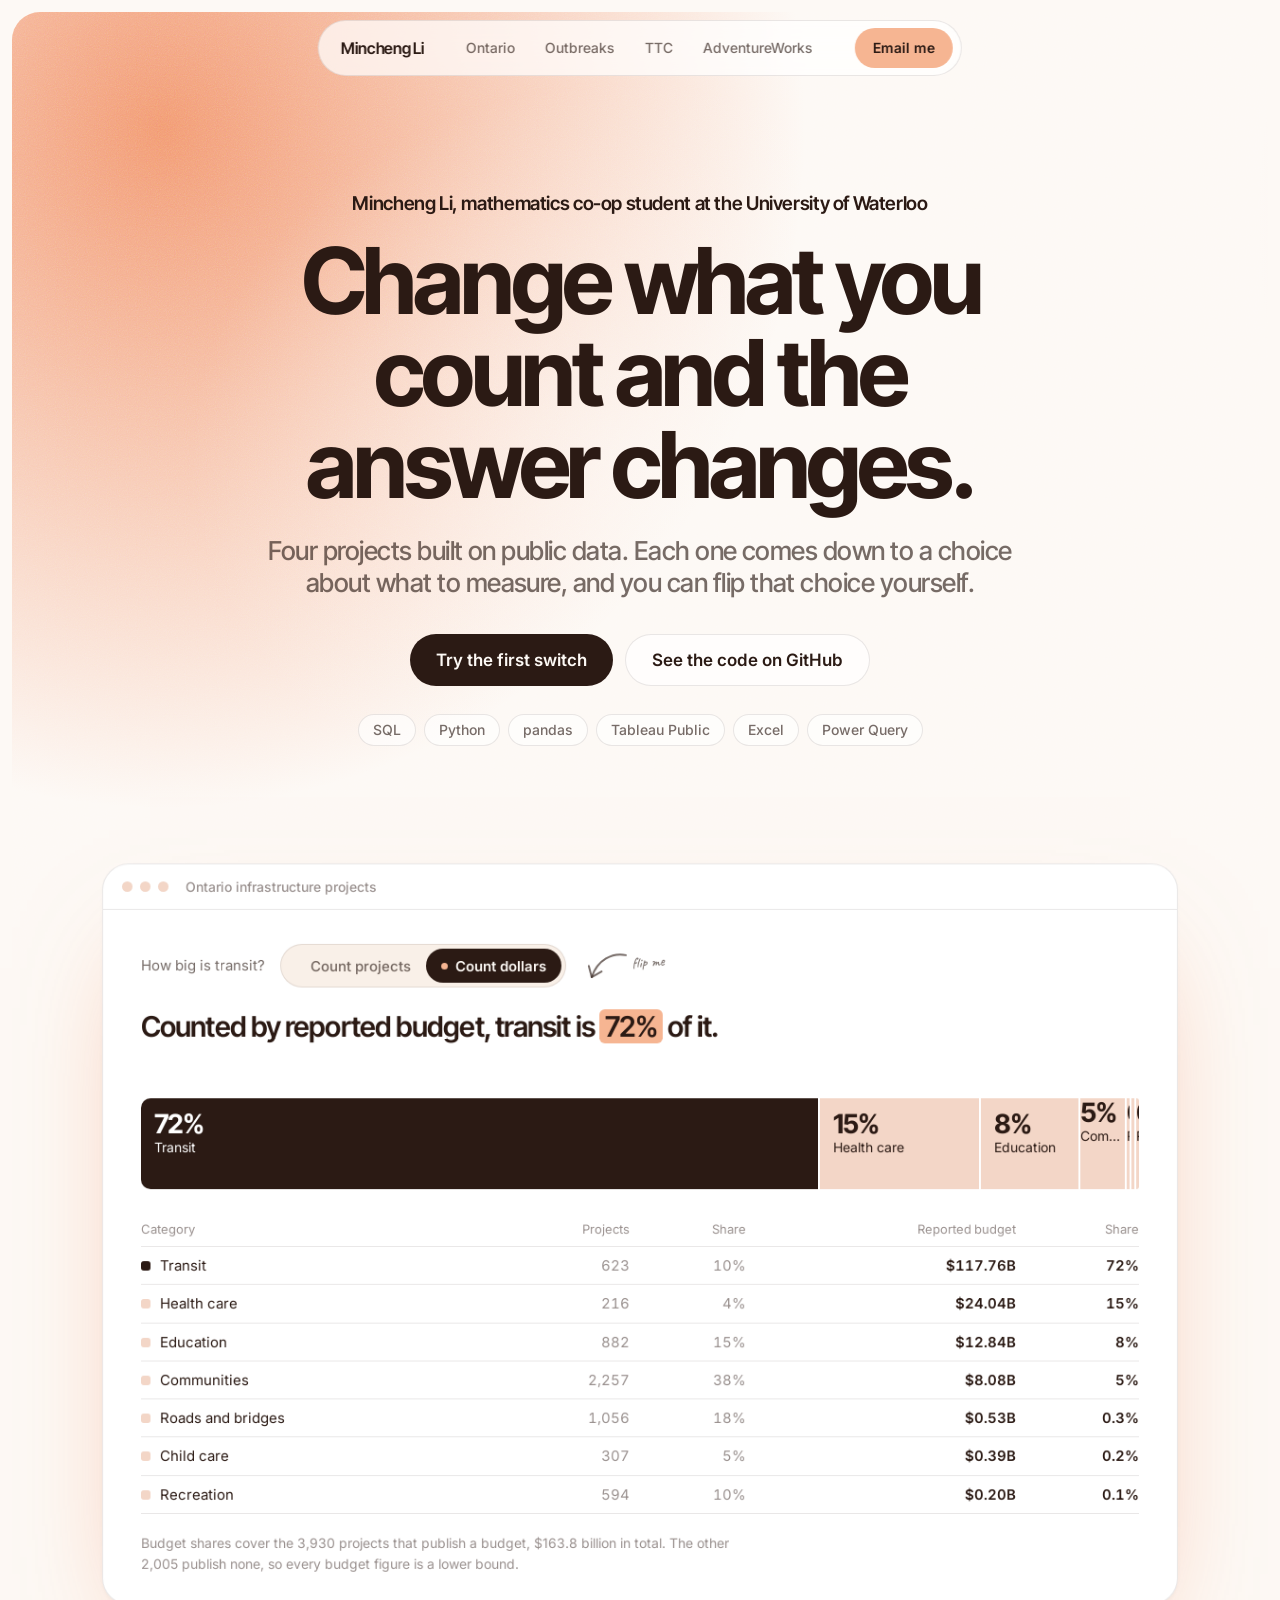
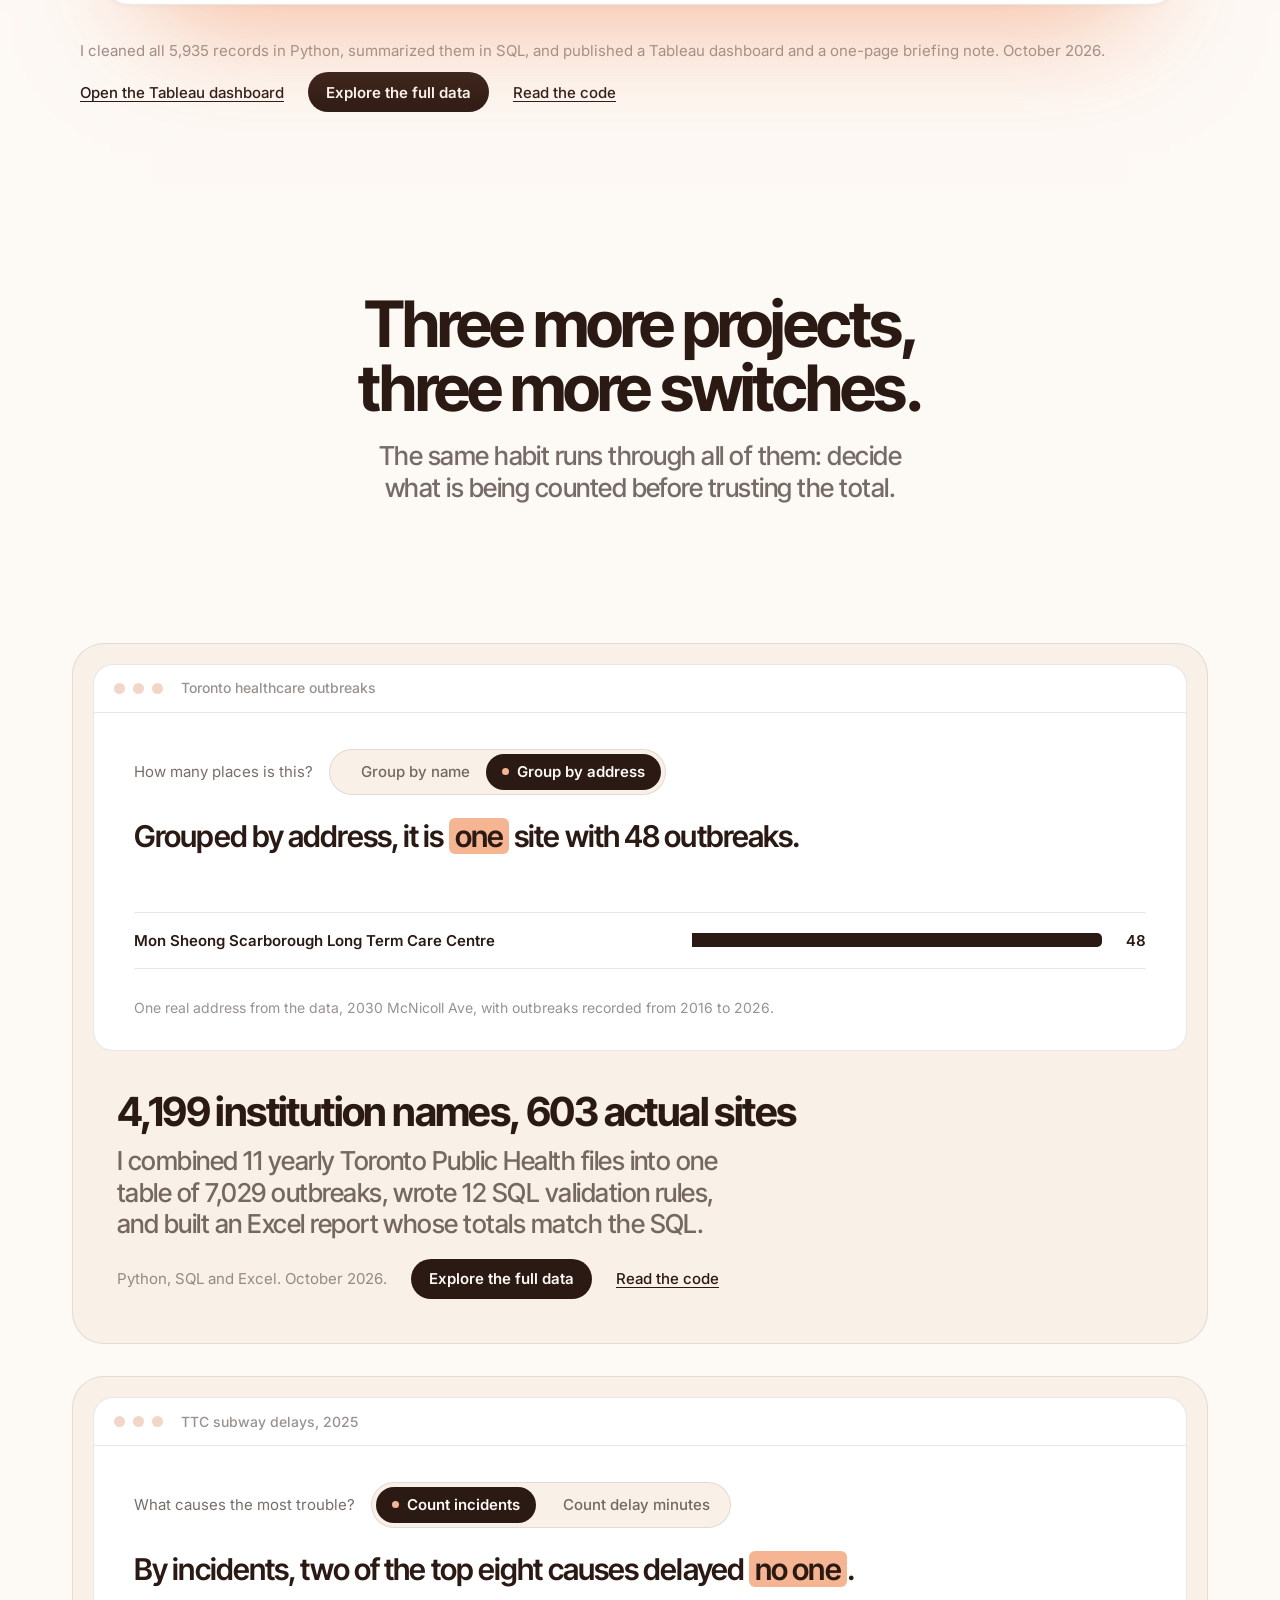
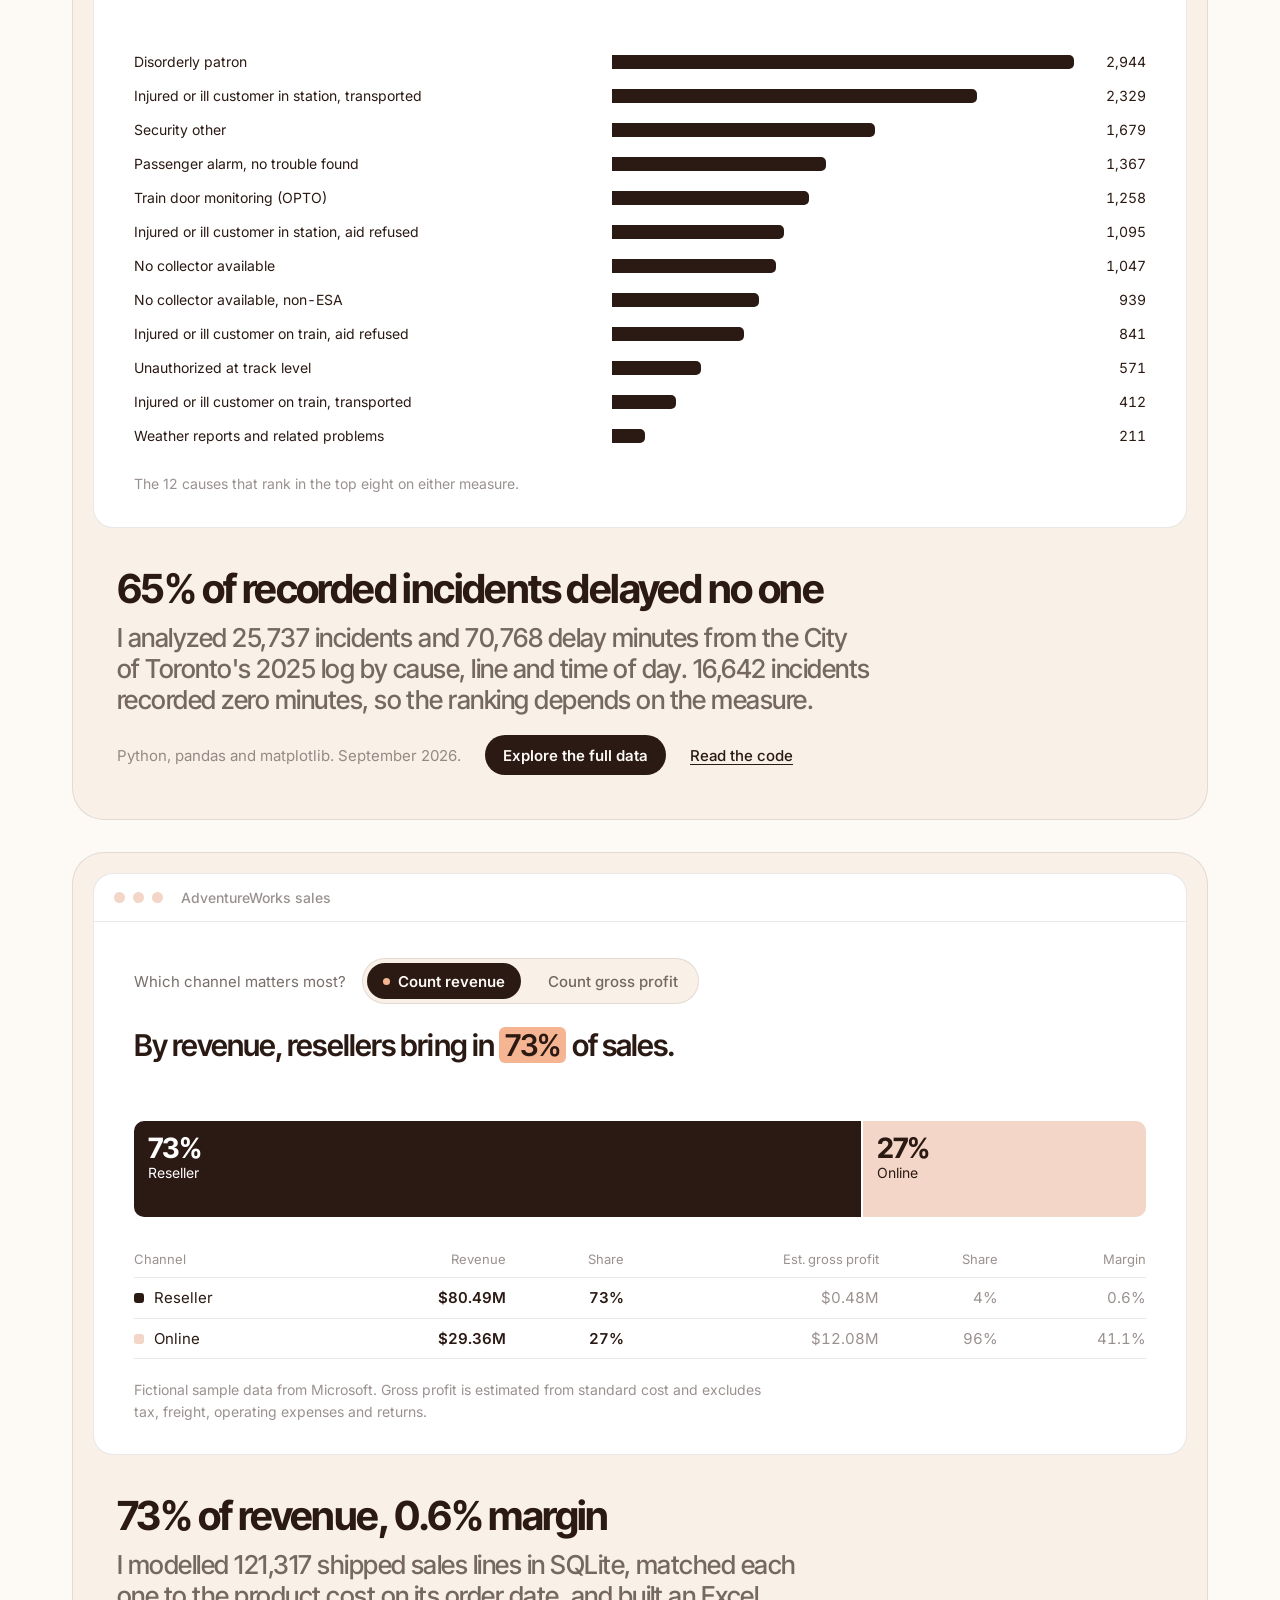
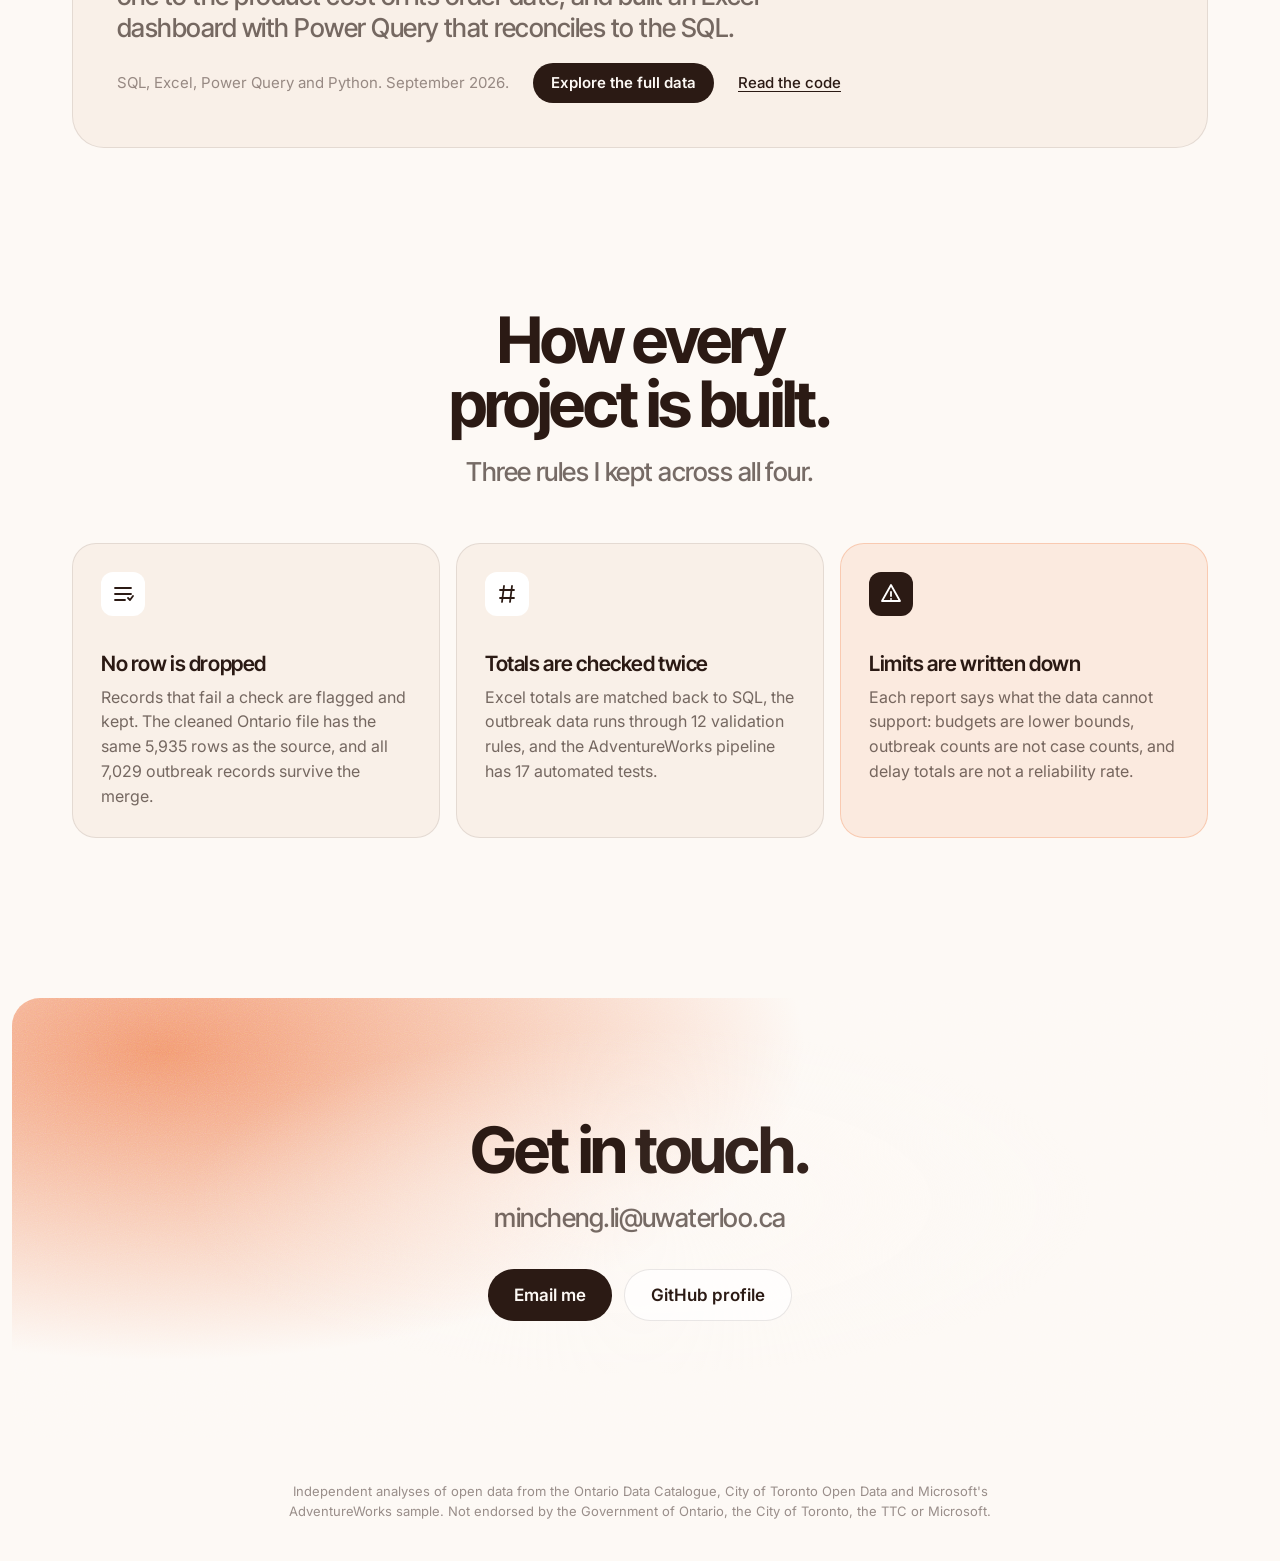
==== index.html @ 79acc9a5 "Publish data portfolio site Co-Authored-By: Claude Opus 5.5 <noreply@anthropic.com>" ====
<!doctype html>
<html lang="en">
<head>
<meta charset="utf-8">
<meta name="viewport" content="width=device-width, initial-scale=1">
<title>Mincheng Li | Data projects</title>
<meta name="description" content="Four public-data projects by Mincheng Li. Each one turns on a choice about what to measure.">
<script>document.documentElement.classList.add('js')</script>
<link rel="preconnect" href="https://fonts.googleapis.com">
<link rel="preconnect" href="https://fonts.gstatic.com" crossorigin>
<link href="https://fonts.googleapis.com/css2?family=Inter+Tight:wght@500;600;700&family=Inter:wght@400;500;600&family=Caveat:wght@500&display=swap" rel="stylesheet">
<style>
:root {
  color-scheme: light;
  --page: #fdf9f5;      --page-rgb: 253, 249, 245;
  --surface: #ffffff;   --surface-rgb: 255, 255, 255;
  --card: #f9f0e8;      --card-rgb: 249, 240, 232;
  --ink: #2b1a14;       --ink-rgb: 43, 26, 20;
  --ink-2: rgba(43, 26, 20, .64);
  --ink-3: rgba(43, 26, 20, .48);
  --line: rgba(43, 26, 20, .10);
  --mute: #f3d6c7;
  --key: #2b1a14;       --on-key: #ffffff;
  --peach: #f9d5c5;     --peach-rgb: 249, 213, 197;
  --pink: #f7c3ce;      --pink-rgb: 247, 195, 206;
  --apricot: #f6b592;   --apricot-rgb: 246, 181, 146;
  --ember: #f2946a;     --ember-rgb: 242, 148, 106;
  --sky: #b8cdf2;       --sky-rgb: 184, 205, 242;
  --amber: #d9622f;     --amber-rgb: 217, 98, 47;
  --display: "Inter Tight", "Helvetica Neue", Arial, sans-serif;
  --text: "Inter", -apple-system, BlinkMacSystemFont, "Segoe UI", Roboto, sans-serif;
  --hand: "Caveat", "Bradley Hand", cursive;
  --ease: cubic-bezier(.2, .7, .2, 1);
  --morph: cubic-bezier(.6, 0, .2, 1);
}
* { box-sizing: border-box; }
html { -webkit-text-size-adjust: 100%; scroll-behavior: smooth; scroll-padding-top: 96px; }
body { margin: 0; background: var(--page); color: var(--ink); font: 17px/1.55 var(--text); overflow-x: hidden; }
a { color: inherit; text-decoration-thickness: 1px; text-underline-offset: 3px; }
a:hover { text-decoration-thickness: 2px; }
:focus-visible { outline: 3px solid var(--amber); outline-offset: 3px; border-radius: 6px; }
.num { font-variant-numeric: tabular-nums; }
.wrap { max-width: 1200px; margin: 0 auto; padding: 0 32px; }
mark { background: var(--apricot); color: var(--ink); padding: 0 .2em; border-radius: 6px; }

/* Nav */
.nav {
  position: fixed; z-index: 20; top: 20px; left: 50%; transform: translateX(-50%);
  display: flex; align-items: center; gap: 28px; height: 56px; padding: 0 8px 0 22px; border-radius: 999px;
  background: rgba(var(--surface-rgb), .72); border: 1px solid var(--line);
  -webkit-backdrop-filter: blur(12px); backdrop-filter: blur(12px);
  font-size: 14px; font-weight: 500; white-space: nowrap; transition: box-shadow .3s, background-color .3s;
}
.nav.scrolled { background: rgba(var(--surface-rgb), .9); box-shadow: 0 16px 32px -16px rgba(var(--ink-rgb), .28); }
.nav strong { font: 600 16px var(--display); letter-spacing: -.02em; }
.nav a { text-decoration: none; color: var(--ink-2); transition: color .2s; }
.nav a:hover { color: var(--ink); }
.nav .links { display: flex; gap: 2px; }
.nav .links a { height: 40px; padding: 0 14px; border-radius: 999px; display: inline-flex; align-items: center; transition: color .2s, background-color .3s; }
.nav .links a.on, .nav .links a.on:hover { background: var(--ink); color: var(--page); font-weight: 600; }
.nav a.pill { background: var(--apricot); color: var(--ink); height: 40px; padding: 0 18px; border-radius: 999px; display: inline-flex; align-items: center; font-weight: 600; transition: background-color .2s; }
.nav a.pill:hover { background: var(--ember); color: var(--ink); }

/* Buttons and chips */
.btn {
  display: inline-flex; align-items: center; height: 52px; padding: 0 26px; border-radius: 999px;
  font: 600 17px var(--text); text-decoration: none; transition: transform .25s var(--ease), box-shadow .25s var(--ease), background-color .2s;
}
.btn.primary { background: var(--ink); color: var(--page); }
.btn.primary:hover { transform: translateY(-2px); box-shadow: 0 18px 30px -14px rgba(var(--apricot-rgb), .8); }
.btn.ghost { background: rgba(var(--surface-rgb), .7); color: var(--ink); border: 1px solid var(--line); }
.btn.ghost:hover { transform: translateY(-2px); background: var(--surface); box-shadow: 0 14px 26px -16px rgba(var(--ink-rgb), .35); }
.btn:active { transform: scale(.98); }
.chips { display: flex; flex-wrap: wrap; justify-content: center; gap: 8px; list-style: none; margin: 0; padding: 0; }
.chips li { height: 32px; padding: 0 14px; border-radius: 999px; display: inline-flex; align-items: center; font-size: 14px; font-weight: 500; color: var(--ink-2); background: rgba(var(--surface-rgb), .6); border: 1px solid var(--line); }

/* Hero */
.hero { position: relative; margin: 12px; border-radius: 28px; overflow: hidden; padding: 180px 24px 240px; text-align: center; isolation: isolate; }
.wash, .wash::after { position: absolute; inset: 0; z-index: -1; }
.wash {
  background:
    radial-gradient(46% 50% at 50% 46%, rgba(var(--page-rgb), .7), transparent 78%),
    radial-gradient(55% 75% at 8% 8%, rgba(var(--ember-rgb), .95), transparent 62%),
    radial-gradient(45% 65% at 94% 14%, rgba(var(--pink-rgb), .8), transparent 62%),
    radial-gradient(40% 55% at 88% 100%, rgba(var(--sky-rgb), .5), transparent 62%),
    radial-gradient(60% 55% at 22% 104%, rgba(var(--apricot-rgb), .9), transparent 62%),
    var(--page);
  background-size: 100% 100%, 150% 150%, 150% 150%, 150% 150%, 150% 150%, auto;
  animation: drift 40s ease-in-out infinite alternate;
}
.wash::after { content: ""; opacity: .3; mix-blend-mode: overlay; background-image: url("data:image/svg+xml,%3Csvg xmlns='http://www.w3.org/2000/svg' width='160' height='160'%3E%3Cfilter id='n'%3E%3CfeTurbulence type='fractalNoise' baseFrequency='.9' numOctaves='2' stitchTiles='stitch'/%3E%3C/filter%3E%3Crect width='100%25' height='100%25' filter='url(%23n)'/%3E%3C/svg%3E"); }
@keyframes drift {
  from { background-position: 0 0, 0% 0%, 100% 0%, 100% 100%, 0% 100%, 0 0; }
  to { background-position: 0 0, 40% 30%, 60% 40%, 70% 60%, 30% 70%, 0 0; }
}
.hero .who { font: 600 19px var(--display); letter-spacing: -.02em; margin: 0 0 20px; }
.hero h1 { font: 700 clamp(44px, 7.2vw, 96px)/1 var(--display); letter-spacing: -.045em; margin: 0 auto 24px; max-width: 12ch; text-wrap: balance; }
.lead { font: 500 clamp(19px, 2.1vw, 26px)/1.2 var(--display); letter-spacing: -.02em; color: var(--ink-2); max-width: 30em; margin: 0 auto; text-wrap: balance; }
.hero .cta { display: flex; flex-wrap: wrap; justify-content: center; gap: 12px; margin: 36px 0 28px; }

/* Window */
.window { background: var(--surface); border: 1px solid var(--line); border-radius: 28px; box-shadow: 0 60px 120px -50px rgba(var(--ember-rgb), .7), 0 2px 6px rgba(var(--ink-rgb), .04); text-align: left; overflow: hidden; }
.window .bar { display: flex; align-items: center; gap: 8px; height: 48px; padding: 0 20px; border-bottom: 1px solid var(--line); font-size: 14px; font-weight: 500; color: var(--ink-3); }
.window .bar i { width: 11px; height: 11px; border-radius: 50%; background: var(--mute); }
.window .bar span { margin-left: 10px; }
.window .body { padding: 36px 40px 32px; }
.hero-window { position: relative; z-index: 2; margin-top: -170px; transform-origin: 50% 0; will-change: transform; }

.ask { position: relative; display: flex; flex-wrap: wrap; align-items: center; gap: 12px 16px; margin-bottom: 24px; }
.ask > span { font-size: 15px; color: var(--ink-2); }
.switch { display: inline-flex; padding: 4px; border-radius: 999px; background: var(--card); border: 1px solid var(--line); }
.switch button { font: 500 15px/1 var(--text); color: var(--ink-2); background: none; border: 0; border-radius: 999px; height: 36px; min-height: 36px; padding: 0 16px; cursor: pointer; display: inline-flex; align-items: center; gap: 8px; transition: background-color .3s, color .3s; }
.switch button::before { content: ""; width: 7px; height: 7px; border-radius: 50%; background: var(--amber); transform: scale(0); transition: transform .3s var(--ease); margin-left: -4px; }
.switch button:hover { color: var(--ink); }
.switch button[aria-pressed="true"] { background: var(--ink); color: var(--page); font-weight: 600; }
.switch button[aria-pressed="true"]::before { transform: scale(1); background: var(--apricot); margin-left: 0; }
.hint { margin-left: 4px; font: 500 24px/1 var(--hand); color: var(--amber); transform: rotate(-5deg); pointer-events: none; white-space: nowrap; }
.hint svg { display: inline-block; vertical-align: -14px; margin-right: 4px; }
.says { font: 600 clamp(21px, 2.4vw, 30px)/1.15 var(--display); letter-spacing: -.03em; margin: 0 0 24px; min-height: 2.3em; max-width: 26em; }
.foot { font-size: 14px; color: var(--ink-3); margin: 20px 0 0; max-width: 72ch; }

/* Strip */
.strip { display: flex; gap: 2px; height: 96px; }
.seg { flex: 1 0 0; min-width: 3px; background: var(--mute); overflow: hidden; white-space: nowrap; padding: 12px 14px; font-size: 14px; line-height: 1.3; transition: flex-grow .7s var(--morph); }
.seg:first-child { border-radius: 10px 0 0 10px; } .seg:last-child { border-radius: 0 10px 10px 0; }
.seg.key { background: var(--key); color: var(--on-key); }
.seg b { display: block; font: 700 28px/1.1 var(--display); letter-spacing: -.03em; }
.seg span { display: block; overflow: hidden; text-overflow: ellipsis; }
.seg.tight { padding: 0; } .seg.tight > * { visibility: hidden; }

table.vals { width: 100%; border-collapse: collapse; margin-top: 24px; font-size: 15px; }
.vals th, .vals td { text-align: right; padding: 8px 0 8px 16px; border-bottom: 1px solid var(--line); font-weight: 400; }
.vals th:first-child, .vals td:first-child { text-align: left; padding-left: 0; }
.vals thead th { font-size: 13px; color: var(--ink-3); }
.vals td { color: var(--ink-3); transition: color .3s; }
.vals td:first-child { color: var(--ink); }
.vals i { display: inline-block; width: 10px; height: 10px; border-radius: 3px; background: var(--mute); margin-right: 10px; }
.vals i.key { background: var(--key); }
[data-m="a"] .vals .a, [data-m="b"] .vals .b { color: var(--ink); font-weight: 600; }

/* Ranked bars */
.rank { position: relative; --row: 34px; }
.rank .r { position: absolute; left: 0; right: 0; top: 0; height: var(--row); display: grid; grid-template-columns: minmax(0, 46%) minmax(0, 1fr) 60px; gap: 12px; align-items: center; font-size: 14px; transition: transform .7s var(--morph); }
.rank .l, .names .l { white-space: nowrap; overflow: hidden; text-overflow: ellipsis; }
.rank .t, .names .t { height: 14px; }
.bar-fill { height: 100%; min-width: 2px; background: var(--key); border-radius: 0 5px 5px 0; transition: width .7s var(--morph); }
.rank .v, .names .v { text-align: right; }

/* Names */
.names { list-style: none; margin: 0; padding: 0; border-top: 1px solid var(--line); }
.names li { display: grid; grid-template-columns: minmax(0, 54%) minmax(0, 1fr) 32px; gap: 12px; align-items: center; font-size: 15px; height: 36px; border-bottom: 1px solid var(--line); overflow: hidden; transition: height .6s var(--morph), opacity .4s, border-color .4s; }
[data-m="b"] .names li:not(:first-child) { height: 0; opacity: 0; border-color: transparent; }
[data-m="b"] .names li:first-child { height: 56px; font-weight: 600; }

/* Sections */
.statement { padding: 180px 0 140px; text-align: center; }
h2.big { font: 700 clamp(34px, 5vw, 64px)/1 var(--display); letter-spacing: -.045em; margin: 0 auto 20px; max-width: 16ch; text-wrap: balance; }
.statement h2.big { max-width: 18ch; }
.features { display: grid; gap: 32px; }
.feature { position: relative; background: var(--card); border: 1px solid var(--line); border-radius: 32px; padding: 20px 20px 44px; overflow: hidden; scroll-margin-top: 96px; }
.feature::before { content: ""; position: absolute; inset: 0; pointer-events: none; opacity: 0; transition: opacity .4s; background: radial-gradient(520px circle at var(--mx, 50%) var(--my, 0%), rgba(var(--apricot-rgb), .38), transparent 65%); }
.feature:hover::before { opacity: 1; }
.feature .window { position: relative; box-shadow: none; border-radius: 20px; }
.feature .text { position: relative; padding: 40px 24px 0; max-width: 860px; }
.feature h3 { font: 700 clamp(26px, 3.2vw, 40px)/1.05 var(--display); letter-spacing: -.04em; margin: 0 0 12px; }
.feature .lead { margin: 0 0 20px; text-align: left; max-width: none; }
.meta { display: flex; flex-wrap: wrap; align-items: center; gap: 10px 24px; font-size: 15px; color: var(--ink-3); margin: 0; }
.meta a { color: var(--ink); font-weight: 500; }
.meta a.go { text-decoration: none; background: var(--ink); color: var(--page); height: 40px; padding: 0 18px; border-radius: 999px; display: inline-flex; align-items: center; font-weight: 600; transition: transform .25s var(--ease), box-shadow .25s var(--ease); }
.meta a.go:hover { transform: translateY(-2px); box-shadow: 0 14px 26px -14px rgba(var(--apricot-rgb), .9); }
.under { padding: 28px 8px 0; text-align: left; }
.under .meta { margin-top: 0; }

.method { padding: 160px 0 0; text-align: center; }
.method .lead { margin-bottom: 56px; }
.tiles { display: grid; grid-template-columns: repeat(3, minmax(0, 1fr)); gap: 16px; text-align: left; }
.tile { background: var(--card); border: 1px solid var(--line); border-radius: 24px; padding: 28px; }
.tile:last-child { background: rgba(var(--apricot-rgb), .22); border-color: rgba(var(--apricot-rgb), .6); }
.tile svg { width: 44px; height: 44px; padding: 10px; border-radius: 12px; background: var(--surface); margin-bottom: 28px; }
.tile:last-child svg { background: var(--key); color: var(--on-key); }
.tile h3 { font: 600 21px/1.2 var(--display); letter-spacing: -.02em; margin: 0 0 8px; }
.tile p { margin: 0; color: var(--ink-2); font-size: 16px; }

.contact { position: relative; margin: 160px 12px 12px; border-radius: 28px; overflow: hidden; padding: 120px 24px; text-align: center; isolation: isolate; }
.contact .cta { display: flex; flex-wrap: wrap; justify-content: center; gap: 12px; margin-top: 36px; }
footer { padding: 28px 32px 40px; text-align: center; font-size: 13px; color: var(--ink-3); max-width: 780px; margin: 0 auto; }

.toast { position: fixed; z-index: 40; left: 50%; bottom: 28px; transform: translate(-50%, 20px); opacity: 0; pointer-events: none; background: var(--ink); color: var(--page); font-size: 15px; font-weight: 500; padding: 12px 18px; border-radius: 999px; box-shadow: 0 18px 36px -16px rgba(var(--ink-rgb), .5); transition: opacity .3s, transform .3s var(--ease); max-width: calc(100vw - 32px); text-align: center; }
.toast.show { opacity: 1; transform: translate(-50%, 0); }
#tip { position: fixed; z-index: 30; pointer-events: none; opacity: 0; background: var(--ink); color: var(--page); font-size: 13px; font-weight: 500; line-height: 1.4; padding: 7px 10px; border-radius: 8px; max-width: 280px; transition: opacity .1s; }
[data-tip] { cursor: default; }

/* Motion */
.js .rise .w { display: inline-block; opacity: 0; transform: translateY(.5em); animation: rise .8s var(--ease) forwards; animation-delay: calc(var(--i) * 60ms + 120ms); }
@keyframes rise { to { opacity: 1; transform: none; } }
.js .fade-in { opacity: 0; animation: rise .8s var(--ease) .7s forwards; }
.js .rv { opacity: 0; transform: translateY(24px); transition: opacity .8s var(--ease), transform .8s var(--ease); transition-delay: calc(var(--d, 0) * 90ms); }
.js .rv.in { opacity: 1; transform: none; }
.js [data-words] .w { opacity: .15; transition: opacity .25s linear; }

@media (max-width: 1023px) {
  .tiles { grid-template-columns: minmax(0, 1fr); }
  .nav { gap: 12px; padding-left: 18px; }
  .nav .links a { padding: 0 11px; }
  .hint { display: none; }
  .statement { padding: 120px 0 96px; } .method { padding-top: 96px; } .contact { margin-top: 96px; }
}
@media (max-width: 639px) {
  body { font-size: 16px; }
  .wrap { padding: 0 16px; }
  .nav { gap: 6px; top: 12px; padding: 0 6px; max-width: calc(100vw - 16px); font-size: 13px; }
  .nav strong { display: none; }
  .nav .links { min-width: 0; overflow-x: auto; scrollbar-width: none; } .nav .links::-webkit-scrollbar { display: none; }
  .nav .links a { padding: 0 10px; flex: none; }
  .nav a.pill { padding: 0 14px; flex: none; }
  .hero { margin: 8px; padding: 132px 16px 200px; border-radius: 20px; }
  .hero-window { margin-top: -150px; }
  .window { border-radius: 20px; } .window .body { padding: 24px 18px; }
  .strip { height: 76px; } .seg { padding: 8px 10px; } .seg b { font-size: 22px; }
  .vals { font-size: 14px; } .vals th, .vals td { padding-left: 10px; }
  .vals .opt { display: none; }
  .rank { --row: 52px; }
  .rank .r { grid-template-columns: minmax(0, 1fr) 60px; gap: 2px 12px; align-content: center; }
  .rank .l { grid-column: 1 / -1; }
  .names li { grid-template-columns: minmax(0, 1fr) 56px 28px; }
  .feature { border-radius: 24px; padding: 8px 8px 32px; } .feature .text { padding: 28px 12px 0; }
  .switch button { height: 44px; min-height: 44px; padding: 0 14px; }
  .contact { margin: 96px 8px 8px; padding: 88px 16px; border-radius: 20px; }
}
@media (prefers-reduced-motion: reduce) {
  html { scroll-behavior: auto; }
  *, *::before, *::after { animation: none !important; transition: none !important; }
  .js .rise .w, .js .fade-in, .js .rv, .js [data-words] .w { opacity: 1; transform: none; }
  .hero-window { transform: none !important; }
}
</style>
</head>
<body>

<nav class="nav" aria-label="Main">
  <strong>Mincheng Li</strong>
  <span class="links">
    <a href="#ontario">Ontario</a>
    <a href="#outbreaks">Outbreaks</a>
    <a href="#ttc">TTC</a>
    <a href="#adventureworks">AdventureWorks</a>
  </span>
  <a class="pill" href="mailto:mincheng.li@uwaterloo.ca">Email me</a>
</nav>

<main>
  <header class="hero">
    <div class="wash" aria-hidden="true"></div>
    <p class="who fade-in">Mincheng Li, mathematics co-op student at the University of Waterloo</p>
    <h1 class="rise" data-split>Change what you count and the answer changes.</h1>
    <p class="lead fade-in">Four projects built on public data. Each one comes down to a choice about what to measure, and you can flip that choice yourself.</p>
    <div class="cta fade-in">
      <a class="btn primary" href="#ontario">Try the first switch</a>
      <a class="btn ghost" href="https://github.com/Min-star-code">See the code on GitHub</a>
    </div>
    <ul class="chips fade-in" aria-label="Tools used">
      <li>SQL</li><li>Python</li><li>pandas</li><li>Tableau Public</li><li>Excel</li><li>Power Query</li>
    </ul>
  </header>

  <div class="wrap">
    <!-- Ontario -->
    <section id="ontario">
      <figure class="window hero-window demo" data-demo="ontario" data-m="a" style="margin-left:0;margin-right:0;margin-bottom:0">
        <div class="bar" aria-hidden="true"><i></i><i></i><i></i><span>Ontario infrastructure projects</span></div>
        <div class="body">
          <div class="ask"><span>How big is transit?</span>
            <div class="switch" role="group" aria-label="Measure">
              <button data-m="a" aria-pressed="true">Count projects</button>
              <button data-m="b" aria-pressed="false">Count dollars</button>
            </div>
            <span class="hint" aria-hidden="true"><svg width="46" height="34" viewBox="0 0 46 34" fill="none" stroke="currentColor" stroke-width="2" stroke-linecap="round" stroke-linejoin="round"><path d="M44 6C30 2 14 8 6 26"/><path d="M4 14l2 12 11-5"/></svg>flip me</span>
          </div>
          <p class="says" aria-live="polite"></p>
          <div class="strip num"></div>
          <table class="vals num">
            <thead><tr><th scope="col">Category</th><th scope="col">Projects</th><th scope="col" class="opt">Share</th><th scope="col">Reported budget</th><th scope="col" class="opt">Share</th></tr></thead>
            <tbody></tbody>
          </table>
          <figcaption class="foot">Budget shares cover the 3,930 projects that publish a budget, $163.8 billion in total. The other 2,005 publish none, so every budget figure is a lower bound.</figcaption>
        </div>
      </figure>
      <div class="under rv">
        <p class="meta"><span>I cleaned all 5,935 records in Python, summarized them in SQL, and published a Tableau dashboard and a one-page briefing note. October 2026.</span>
          <a href="https://public.tableau.com/app/profile/mincheng.li/viz/OntarioBuildsInfrastructureProjects">Open the Tableau dashboard</a>
          <a class="go" href="projects/ontario.html">Explore the full data</a>
          <a href="https://github.com/Min-star-code/ontario-infrastructure-analysis">Read the code</a></p>
      </div>
    </section>

    <section class="statement">
      <h2 class="big" data-split data-words>Three more projects, three more switches.</h2>
      <p class="lead rv">The same habit runs through all of them: decide what is being counted before trusting the total.</p>
    </section>

    <div class="features">
      <!-- Outbreaks -->
      <section class="feature rv" id="outbreaks">
        <figure class="window demo" data-demo="outbreaks" data-m="a" style="margin:0">
          <div class="bar" aria-hidden="true"><i></i><i></i><i></i><span>Toronto healthcare outbreaks</span></div>
          <div class="body">
            <div class="ask"><span>How many places is this?</span>
              <div class="switch" role="group" aria-label="Grouping">
                <button data-m="a" aria-pressed="true">Group by name</button>
                <button data-m="b" aria-pressed="false">Group by address</button>
              </div>
            </div>
            <p class="says" aria-live="polite"></p>
            <ul class="names num"></ul>
            <figcaption class="foot">One real address from the data, 2030 McNicoll Ave, with outbreaks recorded from 2016 to 2026.</figcaption>
          </div>
        </figure>
        <div class="text">
          <h3>4,199 institution names, 603 actual sites</h3>
          <p class="lead">I combined 11 yearly Toronto Public Health files into one table of 7,029 outbreaks, wrote 12 SQL validation rules, and built an Excel report whose totals match the SQL.</p>
          <p class="meta"><span>Python, SQL and Excel. October 2026.</span><a class="go" href="projects/outbreaks.html">Explore the full data</a>
          <a href="https://github.com/Min-star-code/toronto-outbreak-data-quality">Read the code</a></p>
        </div>
      </section>

      <!-- TTC -->
      <section class="feature rv" id="ttc">
        <figure class="window demo" data-demo="ttc" data-m="a" style="margin:0">
          <div class="bar" aria-hidden="true"><i></i><i></i><i></i><span>TTC subway delays, 2025</span></div>
          <div class="body">
            <div class="ask"><span>What causes the most trouble?</span>
              <div class="switch" role="group" aria-label="Measure">
                <button data-m="a" aria-pressed="true">Count incidents</button>
                <button data-m="b" aria-pressed="false">Count delay minutes</button>
              </div>
            </div>
            <p class="says" aria-live="polite"></p>
            <div class="rank num"></div>
            <figcaption class="foot">The 12 causes that rank in the top eight on either measure.</figcaption>
          </div>
        </figure>
        <div class="text">
          <h3>65% of recorded incidents delayed no one</h3>
          <p class="lead">I analyzed 25,737 incidents and 70,768 delay minutes from the City of Toronto's 2025 log by cause, line and time of day. 16,642 incidents recorded zero minutes, so the ranking depends on the measure.</p>
          <p class="meta"><span>Python, pandas and matplotlib. September 2026.</span><a class="go" href="projects/ttc.html">Explore the full data</a>
          <a href="https://github.com/Min-star-code/ttc-subway-delay-analysis">Read the code</a></p>
        </div>
      </section>

      <!-- AdventureWorks -->
      <section class="feature rv" id="adventureworks">
        <figure class="window demo" data-demo="aw" data-m="a" style="margin:0">
          <div class="bar" aria-hidden="true"><i></i><i></i><i></i><span>AdventureWorks sales</span></div>
          <div class="body">
            <div class="ask"><span>Which channel matters most?</span>
              <div class="switch" role="group" aria-label="Measure">
                <button data-m="a" aria-pressed="true">Count revenue</button>
                <button data-m="b" aria-pressed="false">Count gross profit</button>
              </div>
            </div>
            <p class="says" aria-live="polite"></p>
            <div class="strip num"></div>
            <table class="vals num">
              <thead><tr><th scope="col">Channel</th><th scope="col">Revenue</th><th scope="col" class="opt">Share</th><th scope="col">Est. gross profit</th><th scope="col" class="opt">Share</th><th scope="col">Margin</th></tr></thead>
              <tbody></tbody>
            </table>
            <figcaption class="foot">Fictional sample data from Microsoft. Gross profit is estimated from standard cost and excludes tax, freight, operating expenses and returns.</figcaption>
          </div>
        </figure>
        <div class="text">
          <h3>73% of revenue, 0.6% margin</h3>
          <p class="lead">I modelled 121,317 shipped sales lines in SQLite, matched each one to the product cost on its order date, and built an Excel dashboard with Power Query that reconciles to the SQL.</p>
          <p class="meta"><span>SQL, Excel, Power Query and Python. September 2026.</span><a class="go" href="projects/adventureworks.html">Explore the full data</a>
          <a href="https://github.com/Min-star-code/adventureworks-sales-analysis">Read the code</a></p>
        </div>
      </section>
    </div>

    <section class="method">
      <h2 class="big" data-split data-words>How every project is built.</h2>
      <p class="lead rv">Three rules I kept across all four.</p>
      <div class="tiles">
        <article class="tile rv" style="--d:0">
          <svg viewBox="0 0 24 24" fill="none" stroke="currentColor" stroke-width="1.8" stroke-linecap="round" stroke-linejoin="round" aria-hidden="true"><path d="M4 6h16M4 12h16M4 18h10"/><path d="M17 16l2 2 3-4"/></svg>
          <h3>No row is dropped</h3>
          <p>Records that fail a check are flagged and kept. The cleaned Ontario file has the same 5,935 rows as the source, and all 7,029 outbreak records survive the merge.</p>
        </article>
        <article class="tile rv" style="--d:1">
          <svg viewBox="0 0 24 24" fill="none" stroke="currentColor" stroke-width="1.8" stroke-linecap="round" stroke-linejoin="round" aria-hidden="true"><path d="M5 8h14M5 16h14"/><path d="M9 4l-2 16M17 4l-2 16"/></svg>
          <h3>Totals are checked twice</h3>
          <p>Excel totals are matched back to SQL, the outbreak data runs through 12 validation rules, and the AdventureWorks pipeline has 17 automated tests.</p>
        </article>
        <article class="tile rv" style="--d:2">
          <svg viewBox="0 0 24 24" fill="none" stroke="currentColor" stroke-width="1.8" stroke-linecap="round" stroke-linejoin="round" aria-hidden="true"><path d="M12 3l9 16H3z"/><path d="M12 10v4M12 17h.01"/></svg>
          <h3>Limits are written down</h3>
          <p>Each report says what the data cannot support: budgets are lower bounds, outbreak counts are not case counts, and delay totals are not a reliability rate.</p>
        </article>
      </div>
    </section>
  </div>

  <section class="contact" id="contact">
    <div class="wash" aria-hidden="true"></div>
    <h2 class="big" data-split data-words>Get in touch.</h2>
    <p class="lead rv">mincheng.li@uwaterloo.ca</p>
    <div class="cta rv">
      <a class="btn primary" href="mailto:mincheng.li@uwaterloo.ca">Email me</a>
      <a class="btn ghost" href="https://github.com/Min-star-code">GitHub profile</a>
    </div>
  </section>
</main>

<footer>Independent analyses of open data from the Ontario Data Catalogue, City of Toronto Open Data and Microsoft's AdventureWorks sample. Not endorsed by the Government of Ontario, the City of Toronto, the TTC or Microsoft.</footer>
<div id="tip"></div>

<script>
const $ = (s, el = document) => el.querySelector(s), $$ = (s, el = document) => [...el.querySelectorAll(s)];
const fmt = n => n.toLocaleString('en-CA');
const p1 = x => (x < 0.95 ? x.toFixed(1) : Math.round(x)) + '%';
const calm = matchMedia('(prefers-reduced-motion: reduce)').matches;

/* ---- Proportion strips ---- */
function strip(fig, rows, key, tips) {
  const ta = rows.reduce((s, r) => s + r.a, 0), tb = rows.reduce((s, r) => s + r.b, 0);
  rows.forEach(r => { r.pa = r.a / ta * 100; r.pb = r.b / tb * 100; });
  const el = $('.strip', fig);
  el.innerHTML = rows.map(r => `<div class="seg${r.name === key ? ' key' : ''}"><b></b><span>${r.name}</span></div>`).join('');
  const segs = [...el.children];
  const fit = () => { const m = fig.dataset.m, w = el.clientWidth; segs.forEach((s, i) => s.classList.toggle('tight', rows[i]['p' + m] / 100 * w < 64)); };
  addEventListener('resize', fit);
  return m => {
    segs.forEach((s, i) => { const r = rows[i], p = r['p' + m]; s.style.flexGrow = Math.max(p, .01); s.firstChild.textContent = p1(p); s.dataset.tip = tips(r, m); });
    fit();
  };
}

/* Ontario: reports/q1.csv */
const ont = [['Transit', 623, 117.76], ['Health care', 216, 24.04], ['Education', 882, 12.84], ['Communities', 2257, 8.08],
  ['Roads and bridges', 1056, 0.53], ['Child care', 307, 0.39], ['Recreation', 594, 0.20]].map(([name, a, b]) => ({ name, a, b }));
const figO = $('[data-demo="ontario"]');
const drawO = strip(figO, ont, 'Transit', (r, m) => m === 'a'
  ? `${r.name}: ${fmt(r.a)} of 5,935 projects (${p1(r.pa)})` : `${r.name}: $${r.b.toFixed(2)}B of $163.8B reported (${p1(r.pb)})`);
$('tbody', figO).innerHTML = ont.map(r => `<tr><td><i class="${r.name === 'Transit' ? 'key' : ''}"></i>${r.name}</td>
  <td class="a">${fmt(r.a)}</td><td class="a opt">${p1(r.pa)}</td><td class="b">$${r.b.toFixed(2)}B</td><td class="b opt">${p1(r.pb)}</td></tr>`).join('');

/* AdventureWorks: data/processed/controls.csv ($ millions) */
const aw = [{ name: 'Reseller', a: 80.4877, b: 0.4769, mg: '0.6%' }, { name: 'Online', a: 29.3587, b: 12.0809, mg: '41.1%' }];
const figA = $('[data-demo="aw"]');
const drawA = strip(figA, aw, 'Reseller', (r, m) => m === 'a'
  ? `${r.name}: $${r.a.toFixed(2)}M of $109.85M revenue (${p1(r.pa)})` : `${r.name}: $${r.b.toFixed(2)}M of $12.56M estimated gross profit (${p1(r.pb)})`);
$('tbody', figA).innerHTML = aw.map(r => `<tr><td><i class="${r.name === 'Reseller' ? 'key' : ''}"></i>${r.name}</td>
  <td class="a">$${r.a.toFixed(2)}M</td><td class="a opt">${p1(r.pa)}</td><td class="b">$${r.b.toFixed(2)}M</td><td class="b opt">${p1(r.pb)}</td><td class="b">${r.mg}</td></tr>`).join('');

/* TTC: reports/summary.json by_cause */
const ttc = [['Disorderly patron', 2944, 7646], ['Injured or ill customer in station, transported', 2329, 183],
  ['Security other', 1679, 3418], ['Passenger alarm, no trouble found', 1367, 2955], ['Train door monitoring (OPTO)', 1258, 3406],
  ['Injured or ill customer in station, aid refused', 1095, 155], ['No collector available', 1047, 0], ['No collector available, non-ESA', 939, 0],
  ['Injured or ill customer on train, aid refused', 841, 4797], ['Unauthorized at track level', 571, 3917],
  ['Injured or ill customer on train, transported', 412, 3785], ['Weather reports and related problems', 211, 2745]].map(([name, a, b]) => ({ name, a, b }));
const figT = $('[data-demo="ttc"]'), rank = $('.rank', figT);
rank.innerHTML = ttc.map(r => `<div class="r" data-tip="${r.name}: ${fmt(r.a)} incidents, ${fmt(r.b)} delay minutes"><span class="l">${r.name}</span><span class="t"><div class="bar-fill"></div></span><span class="v"></span></div>`).join('');
const rowsT = [...rank.children];
function drawT(m) {
  const h = parseFloat(getComputedStyle(rank).getPropertyValue('--row')), max = Math.max(...ttc.map(r => r[m]));
  rank.style.height = h * ttc.length + 'px';
  ttc.map((r, i) => i).sort((x, y) => ttc[y][m] - ttc[x][m] || x - y).forEach((i, pos) => {
    rowsT[i].style.transform = `translateY(${pos * h}px)`;
    $('.bar-fill', rowsT[i]).style.width = ttc[i][m] / max * 100 + '%';
    $('.v', rowsT[i]).textContent = fmt(ttc[i][m]);
  });
}
addEventListener('resize', () => drawT(figT.dataset.m));

/* Outbreaks: facility names recorded at 2030 McNicoll Ave */
const names = [['Mon Sheong Scarborough Long Term Care Centre', 26], ['Mon Sheong Scarborough', 12], ['Mon Sheong Foundation', 3],
  ['Mon Sheong Scarborough Long Term Care', 2], ['Mon Sheong Scarbouroug Long-Term Care', 1], ['Mon Sheong Scarborugh LTC Centre', 1],
  ['Mon Sheong Scarborough Long Term Care Home', 1], ['Mon Sheong Scarborough LTC Centre', 1], ['Mon Sheong', 1]];
const figN = $('[data-demo="outbreaks"]'), list = $('.names', figN);
list.innerHTML = names.map(([n, c]) => `<li><span class="l">${n}</span><span class="t"><div class="bar-fill"></div></span><span class="v">${c}</span></li>`).join('');
function drawN(m) {
  [...list.children].forEach((li, i) => {
    const c = m === 'b' && i === 0 ? 48 : names[i][1];
    $('.bar-fill', li).style.width = c / 48 * 100 + '%';
    $('.v', li).textContent = c;
    li.dataset.tip = m === 'b' && i === 0 ? 'All nine names at 2030 McNicoll Ave: 48 outbreaks' : `Recorded as "${names[i][0]}" in ${names[i][1]} outbreak${names[i][1] > 1 ? 's' : ''}`;
  });
}

/* ---- Switches ---- */
const says = {
  ontario: { a: 'Counted by project, transit is <mark>10%</mark> of the list.', b: 'Counted by reported budget, transit is <mark>72%</mark> of it.' },
  outbreaks: { a: 'Grouped by name, this looks like <mark>nine</mark> facilities.', b: 'Grouped by address, it is <mark>one</mark> site with 48 outbreaks.' },
  ttc: { a: 'By incidents, two of the top eight causes delayed <mark>no one</mark>.', b: 'By delay minutes, <mark>medical and track-level</mark> incidents move up.' },
  aw: { a: 'By revenue, resellers bring in <mark>73%</mark> of sales.', b: 'By estimated gross profit, resellers earn <mark>4%</mark> of it.' }
};
const draw = { ontario: drawO, outbreaks: drawN, ttc: drawT, aw: drawA };
$$('figure.demo').forEach(fig => {
  const id = fig.dataset.demo;
  const set = m => {
    fig.dataset.m = m;
    $$('.switch button', fig).forEach(b => b.setAttribute('aria-pressed', b.dataset.m === m));
    $('.says', fig).innerHTML = says[id][m];
    draw[id](m);
  };
  $$('.switch button', fig).forEach(b => b.addEventListener('click', () => { fig.touched = true; set(b.dataset.m); }));
  set('a');
  // Flip once, the first time the chart is properly in view
  if (!calm && 'IntersectionObserver' in window) {
    const io = new IntersectionObserver(es => es.forEach(e => {
      if (!e.isIntersecting) return;
      io.disconnect();
      setTimeout(() => { if (!fig.touched) set('b'); }, 900);
    }), { threshold: .55 });
    io.observe($('.switch', fig).parentNode.parentNode);
  }
});
document.fonts && document.fonts.ready.then(() => dispatchEvent(new Event('resize')));

/* ---- Text splitting ---- */
$$('[data-split]').forEach(el => {
  el.innerHTML = el.textContent.trim().split(/\s+/).map((w, i) => `<span class="w" style="--i:${i}">${w}</span>`).join(' ');
});

/* ---- Reveal on enter ---- */
if ('IntersectionObserver' in window) {
  const io = new IntersectionObserver(es => es.forEach(e => { if (e.isIntersecting) { e.target.classList.add('in'); io.unobserve(e.target); } }), { rootMargin: '0px 0px -8% 0px' });
  $$('.rv').forEach(el => io.observe(el));
} else $$('.rv').forEach(el => el.classList.add('in'));

/* ---- Scroll-linked effects (one rAF-throttled handler) ---- */
const nav = $('.nav'), heroWin = $('.hero-window'), wordy = $$('[data-words]');
const navLinks = $$('.nav .links a'), spy = navLinks.map(l => [l.hash.slice(1), document.getElementById(l.hash.slice(1))]);
let ticking = false;
function onScroll() {
  ticking = false;
  const vh = innerHeight;
  nav.classList.toggle('scrolled', scrollY > 40);
  // Highlight the project currently on screen
  let cur = null;
  spy.forEach(([id, el]) => { const b = el.getBoundingClientRect(); if (b.top <= vh * .45 && b.bottom > vh * .3) cur = id; });
  navLinks.forEach(l => { const on = l.hash === '#' + cur; l.classList.toggle('on', on); on ? l.setAttribute('aria-current', 'true') : l.removeAttribute('aria-current'); });
  if (!calm) {
    const r = heroWin.getBoundingClientRect();
    const p = Math.max(0, Math.min(1, (vh - r.top) / (vh * .7)));
    heroWin.style.transform = `translateY(${(1 - p) * 40}px) scale(${.94 + .06 * p})`;
    wordy.forEach(h => {
      const b = h.getBoundingClientRect();
      if (b.bottom < 0 || b.top > vh) return;
      const ws = h.children, q = Math.max(0, Math.min(1, (vh * .92 - b.top) / (vh * .42)));
      for (let i = 0; i < ws.length; i++) ws[i].style.opacity = .15 + .85 * Math.max(0, Math.min(1, q * ws.length - i));
    });
  }
}
addEventListener('scroll', () => { if (!ticking) { ticking = true; requestAnimationFrame(onScroll); } }, { passive: true });
onScroll();

/* ---- Card spotlight ---- */
if (matchMedia('(hover: hover)').matches && !calm) $$('.feature').forEach(c => {
  let raf = 0;
  c.addEventListener('pointermove', e => {
    if (raf) return;
    raf = requestAnimationFrame(() => { raf = 0; const b = c.getBoundingClientRect(); c.style.setProperty('--mx', e.clientX - b.left + 'px'); c.style.setProperty('--my', e.clientY - b.top + 'px'); });
  });
});

/* Email links: open the mail app if there is one, and always copy the address */
(() => {
  const toast = document.createElement('div'); toast.className = 'toast'; toast.setAttribute('role', 'status'); document.body.appendChild(toast);
  let timer;
  document.addEventListener('click', e => {
    const a = e.target.closest && e.target.closest('a[href^="mailto:"]');
    if (!a) return;
    const addr = a.getAttribute('href').slice(7);
    const done = ok => { toast.textContent = ok ? `Email address copied: ${addr}` : `Email: ${addr}`; toast.classList.add('show'); clearTimeout(timer); timer = setTimeout(() => toast.classList.remove('show'), 3200); };
    const legacy = () => { const t = document.createElement('textarea'); t.value = addr; t.style.position = 'fixed'; t.style.opacity = 0; document.body.appendChild(t); t.select(); let ok = false; try { ok = document.execCommand('copy'); } catch (_) {} t.remove(); done(ok); };
    if (navigator.clipboard && navigator.clipboard.writeText) navigator.clipboard.writeText(addr).then(() => done(true), legacy); else legacy();
  });
})();

/* ---- Tooltip ---- */
const tip = $('#tip');
document.addEventListener('pointermove', e => {
  const el = e.target.closest('[data-tip]');
  if (!el) { tip.style.opacity = 0; return; }
  tip.textContent = el.dataset.tip;
  tip.style.left = Math.max(8, Math.min(e.clientX + 14, innerWidth - tip.offsetWidth - 8)) + 'px';
  const y = e.clientY - tip.offsetHeight - 12;
  tip.style.top = (y < 8 ? e.clientY + 18 : y) + 'px';
  tip.style.opacity = 1;
});
</script>
</body>
</html>
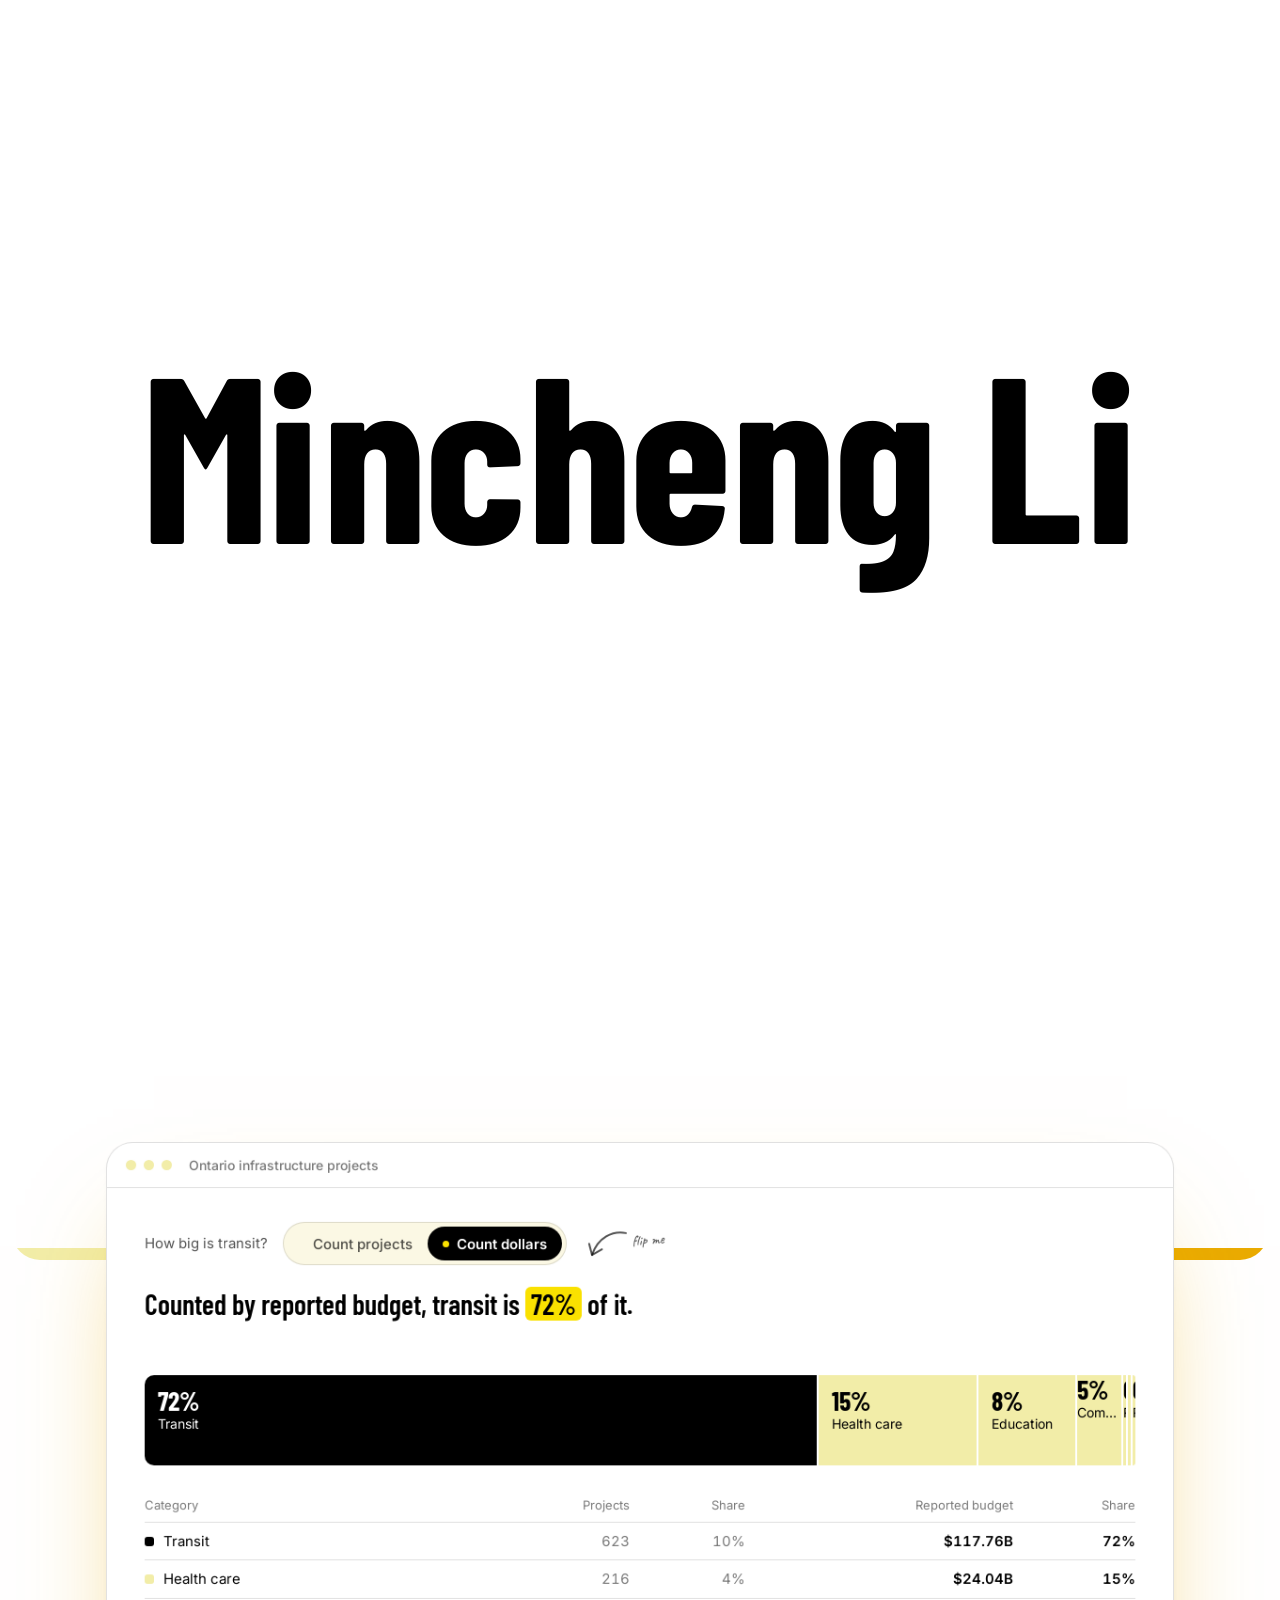
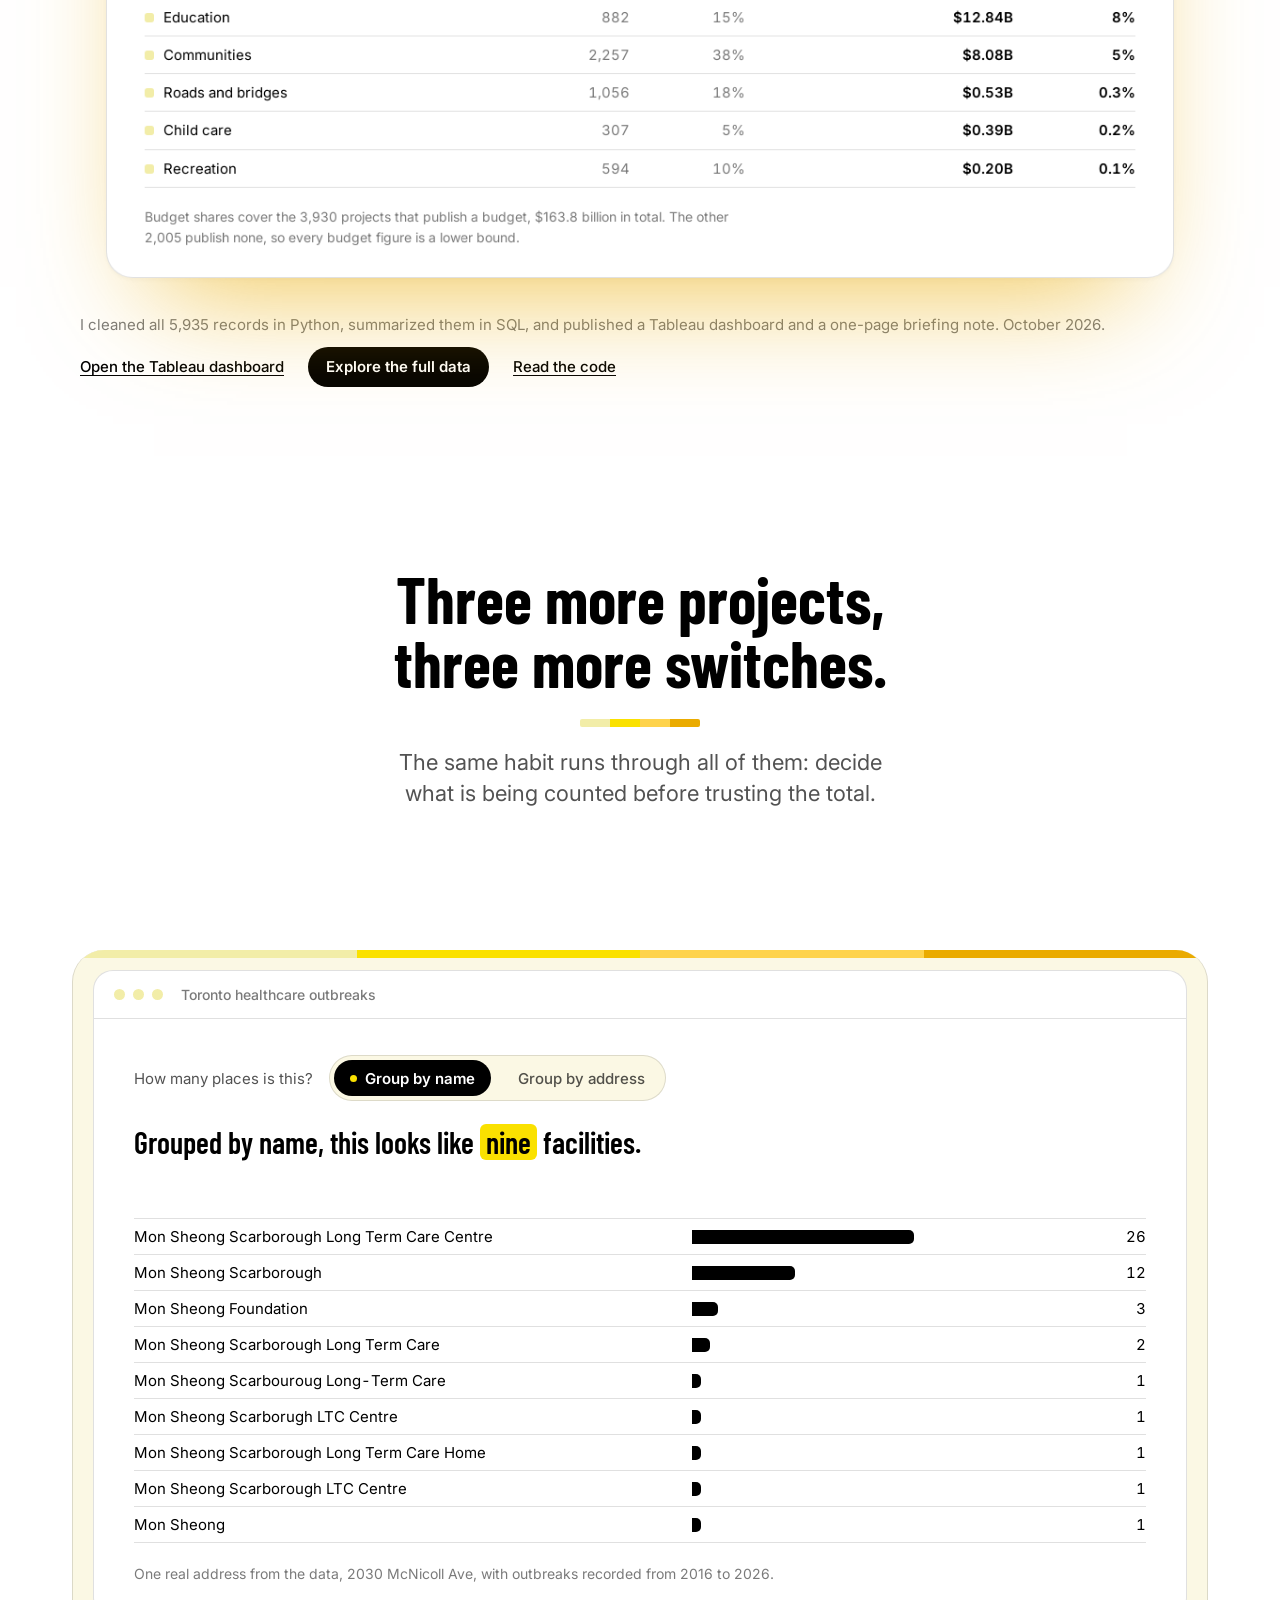
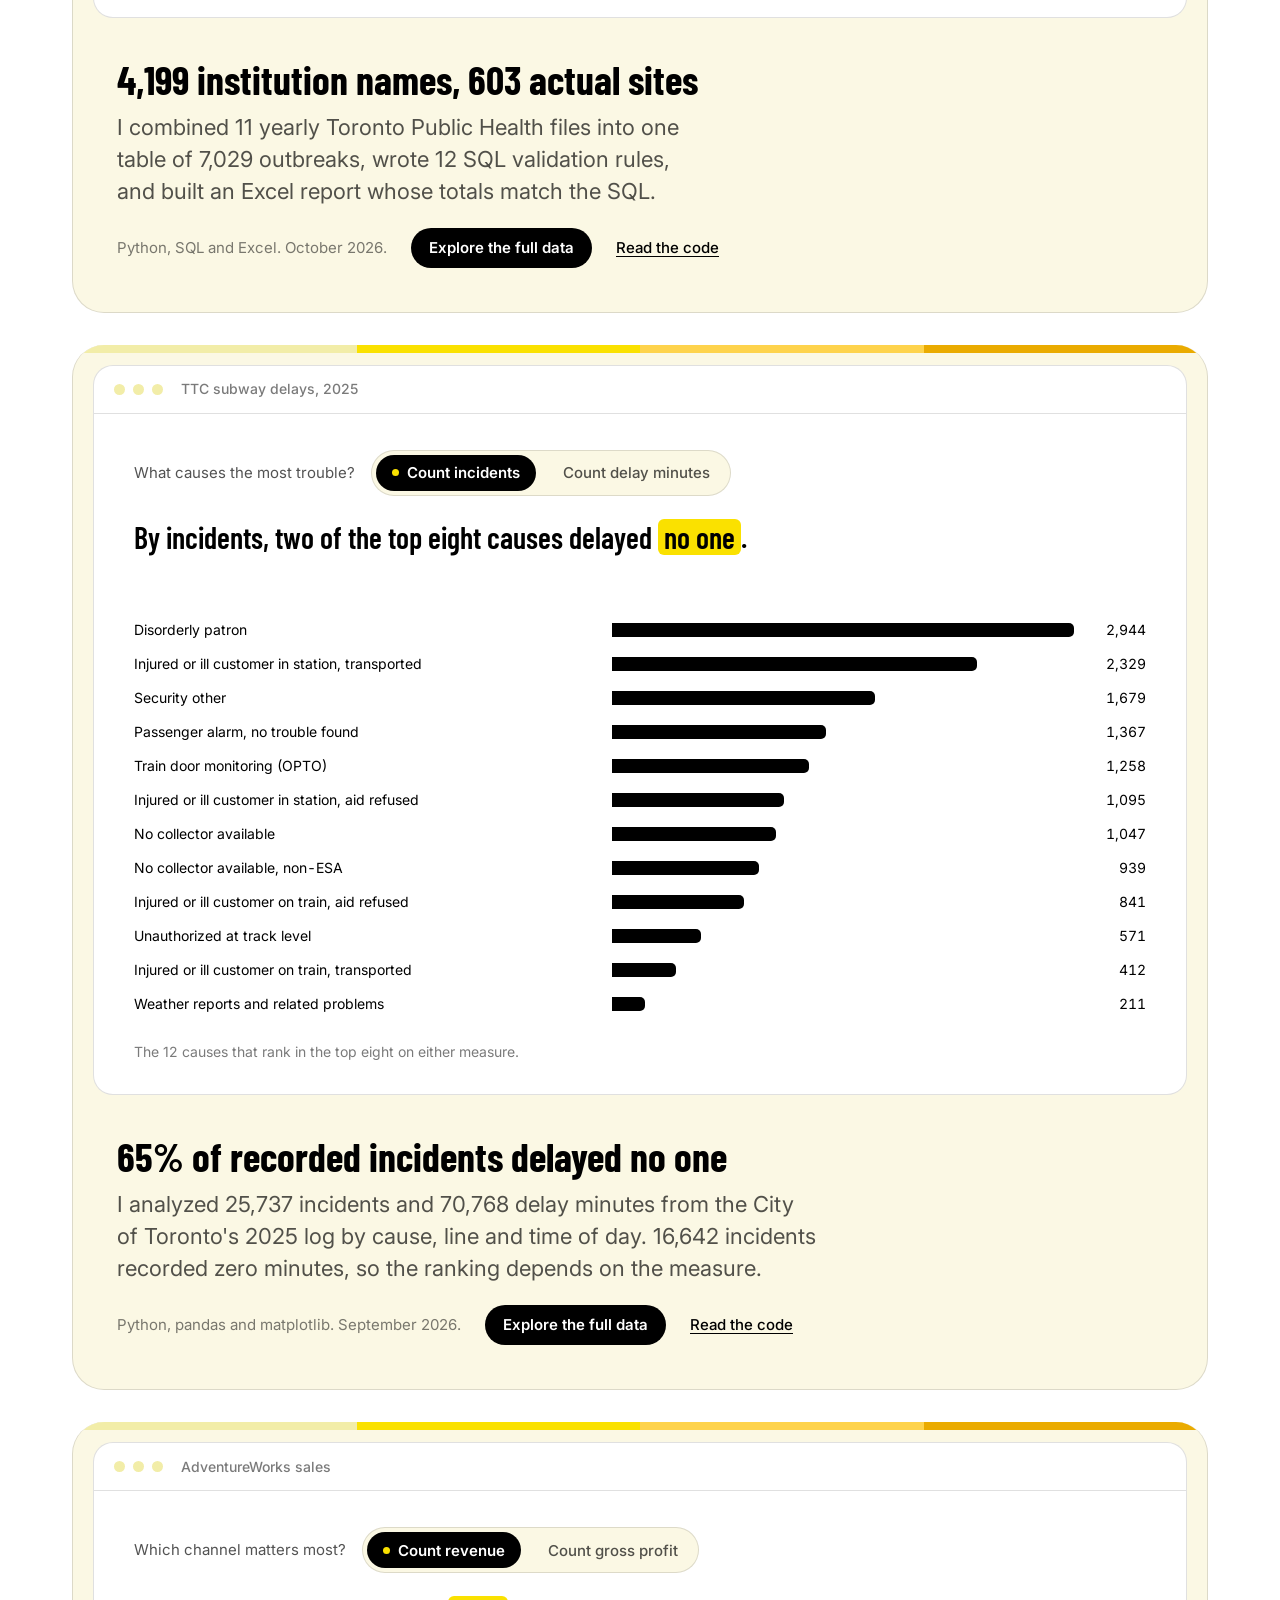
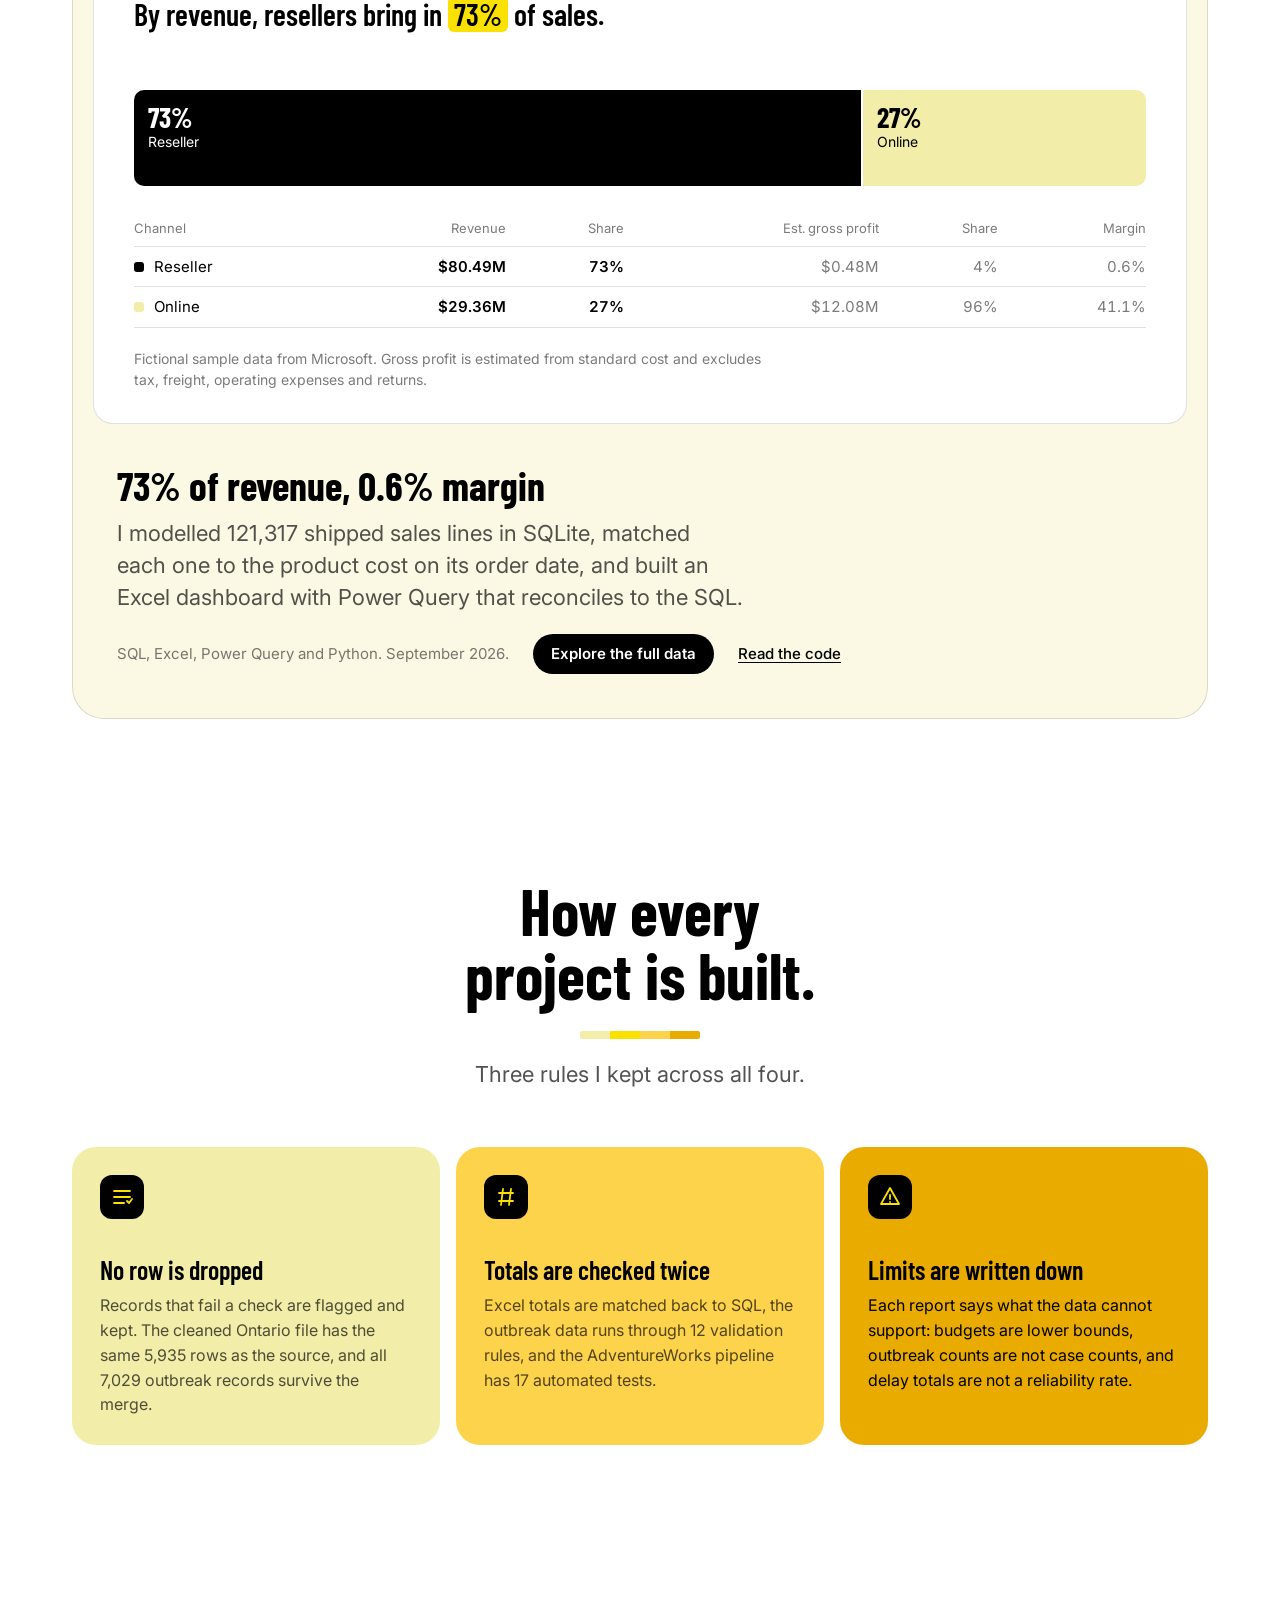
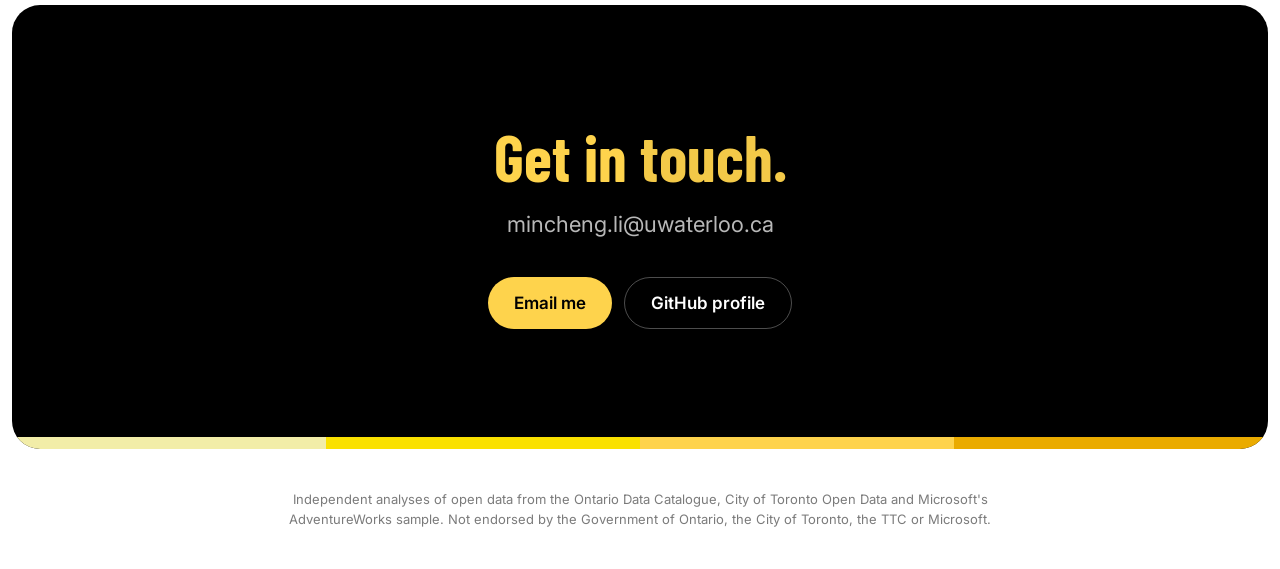
==== commit 2024bed8: "Switch to Waterloo black, white and yellow theme with new home opening Co-Authored-By: Claude Opus 5" ====
--- a/index.html
+++ b/index.html
@@ -5,29 +5,47 @@
 <meta name="viewport" content="width=device-width, initial-scale=1">
 <title>Mincheng Li | Data projects</title>
 <meta name="description" content="Four public-data projects by Mincheng Li. Each one turns on a choice about what to measure.">
-<script>document.documentElement.classList.add('js')</script>
+<script>(() => {
+  const root = document.documentElement; root.classList.add('js');
+  // Play the opening on a fresh arrival or a refresh; skip it when coming back from another page of this site
+  let seen = false;
+  try {
+    const nav = performance.getEntriesByType('navigation')[0];
+    const fromSite = document.referrer && new URL(document.referrer).origin === location.origin && new URL(document.referrer).pathname !== location.pathname;
+    seen = !(nav && nav.type === 'reload') && (fromSite || (nav && nav.type === 'back_forward'));
+  } catch (e) {}
+  if (seen) root.classList.add('seen');
+  else if (!matchMedia('(prefers-reduced-motion: reduce)').matches) root.classList.add('intro-run');
+})()</script>
 <link rel="preconnect" href="https://fonts.googleapis.com">
 <link rel="preconnect" href="https://fonts.gstatic.com" crossorigin>
-<link href="https://fonts.googleapis.com/css2?family=Inter+Tight:wght@500;600;700&family=Inter:wght@400;500;600&family=Caveat:wght@500&display=swap" rel="stylesheet">
+<link href="https://fonts.googleapis.com/css2?family=Barlow+Condensed:wght@500;600;700&family=Inter:wght@400;500;600&family=Caveat:wght@500&display=swap" rel="stylesheet">
 <style>
 :root {
   color-scheme: light;
-  --page: #fdf9f5;      --page-rgb: 253, 249, 245;
+  --page: #ffffff;      --page-rgb: 255, 255, 255;
   --surface: #ffffff;   --surface-rgb: 255, 255, 255;
-  --card: #f9f0e8;      --card-rgb: 249, 240, 232;
-  --ink: #2b1a14;       --ink-rgb: 43, 26, 20;
-  --ink-2: rgba(43, 26, 20, .64);
-  --ink-3: rgba(43, 26, 20, .48);
-  --line: rgba(43, 26, 20, .10);
-  --mute: #f3d6c7;
-  --key: #2b1a14;       --on-key: #ffffff;
-  --peach: #f9d5c5;     --peach-rgb: 249, 213, 197;
-  --pink: #f7c3ce;      --pink-rgb: 247, 195, 206;
-  --apricot: #f6b592;   --apricot-rgb: 246, 181, 146;
-  --ember: #f2946a;     --ember-rgb: 242, 148, 106;
-  --sky: #b8cdf2;       --sky-rgb: 184, 205, 242;
-  --amber: #d9622f;     --amber-rgb: 217, 98, 47;
-  --display: "Inter Tight", "Helvetica Neue", Arial, sans-serif;
+  --card: #fbf8e4;      --card-rgb: 251, 248, 228;
+  --ink: #000000;       --ink-rgb: 0, 0, 0;
+  --ink-2: rgba(0, 0, 0, .68);
+  --ink-3: rgba(0, 0, 0, .52);
+  --line: rgba(0, 0, 0, .12);
+  --mute: #f2eda8;
+  --key: #000000;       --on-key: #ffffff;
+  --neg: #eaab00;
+  /* Waterloo yellows, palest to deepest */
+  --y1: #f2eda8;        --y1-rgb: 242, 237, 168;
+  --y2: #fae100;        --y2-rgb: 250, 225, 0;
+  --y3: #fed34c;        --y3-rgb: 254, 211, 76;
+  --y4: #eaab00;        --y4-rgb: 234, 171, 0;
+  --peach: var(--y1);   --peach-rgb: var(--y1-rgb);
+  --pink: var(--y2);    --pink-rgb: var(--y2-rgb);
+  --apricot: var(--y3); --apricot-rgb: var(--y3-rgb);
+  --ember: var(--y4);   --ember-rgb: var(--y4-rgb);
+  --sky: var(--y1);     --sky-rgb: var(--y1-rgb);
+  --amber: #000000;     --amber-rgb: 0, 0, 0;
+  --stripe: linear-gradient(90deg, var(--y1) 0 25%, var(--y2) 25% 50%, var(--y3) 50% 75%, var(--y4) 75%);
+  --display: "Barlow Condensed", "Arial Narrow", Impact, sans-serif;
   --text: "Inter", -apple-system, BlinkMacSystemFont, "Segoe UI", Roboto, sans-serif;
   --hand: "Caveat", "Bradley Hand", cursive;
   --ease: cubic-bezier(.2, .7, .2, 1);
@@ -52,7 +70,7 @@
   font-size: 14px; font-weight: 500; white-space: nowrap; transition: box-shadow .3s, background-color .3s;
 }
 .nav.scrolled { background: rgba(var(--surface-rgb), .9); box-shadow: 0 16px 32px -16px rgba(var(--ink-rgb), .28); }
-.nav strong { font: 600 16px var(--display); letter-spacing: -.02em; }
+.nav strong { font: 600 16px var(--display); letter-spacing: 0; }
 .nav a { text-decoration: none; color: var(--ink-2); transition: color .2s; }
 .nav a:hover { color: var(--ink); }
 .nav .links { display: flex; gap: 2px; }
@@ -79,23 +97,23 @@
 .wash, .wash::after { position: absolute; inset: 0; z-index: -1; }
 .wash {
   background:
-    radial-gradient(46% 50% at 50% 46%, rgba(var(--page-rgb), .7), transparent 78%),
-    radial-gradient(55% 75% at 8% 8%, rgba(var(--ember-rgb), .95), transparent 62%),
-    radial-gradient(45% 65% at 94% 14%, rgba(var(--pink-rgb), .8), transparent 62%),
-    radial-gradient(40% 55% at 88% 100%, rgba(var(--sky-rgb), .5), transparent 62%),
-    radial-gradient(60% 55% at 22% 104%, rgba(var(--apricot-rgb), .9), transparent 62%),
-    var(--page);
+    radial-gradient(50% 55% at 50% 46%, rgba(var(--y1-rgb), .9), transparent 76%),
+    radial-gradient(55% 75% at 8% 8%, rgba(var(--y4-rgb), .95), transparent 62%),
+    radial-gradient(45% 65% at 94% 14%, rgba(var(--y2-rgb), .95), transparent 62%),
+    radial-gradient(40% 55% at 88% 100%, rgba(var(--y1-rgb), .9), transparent 62%),
+    radial-gradient(60% 55% at 22% 104%, rgba(var(--y4-rgb), .85), transparent 62%),
+    var(--y3);
   background-size: 100% 100%, 150% 150%, 150% 150%, 150% 150%, 150% 150%, auto;
   animation: drift 40s ease-in-out infinite alternate;
 }
-.wash::after { content: ""; opacity: .3; mix-blend-mode: overlay; background-image: url("data:image/svg+xml,%3Csvg xmlns='http://www.w3.org/2000/svg' width='160' height='160'%3E%3Cfilter id='n'%3E%3CfeTurbulence type='fractalNoise' baseFrequency='.9' numOctaves='2' stitchTiles='stitch'/%3E%3C/filter%3E%3Crect width='100%25' height='100%25' filter='url(%23n)'/%3E%3C/svg%3E"); }
+.wash::after { content: ""; opacity: .18; mix-blend-mode: overlay; background-image: url("data:image/svg+xml,%3Csvg xmlns='http://www.w3.org/2000/svg' width='160' height='160'%3E%3Cfilter id='n'%3E%3CfeTurbulence type='fractalNoise' baseFrequency='.9' numOctaves='2' stitchTiles='stitch'/%3E%3C/filter%3E%3Crect width='100%25' height='100%25' filter='url(%23n)'/%3E%3C/svg%3E"); }
 @keyframes drift {
   from { background-position: 0 0, 0% 0%, 100% 0%, 100% 100%, 0% 100%, 0 0; }
   to { background-position: 0 0, 40% 30%, 60% 40%, 70% 60%, 30% 70%, 0 0; }
 }
-.hero .who { font: 600 19px var(--display); letter-spacing: -.02em; margin: 0 0 20px; }
-.hero h1 { font: 700 clamp(44px, 7.2vw, 96px)/1 var(--display); letter-spacing: -.045em; margin: 0 auto 24px; max-width: 12ch; text-wrap: balance; }
-.lead { font: 500 clamp(19px, 2.1vw, 26px)/1.2 var(--display); letter-spacing: -.02em; color: var(--ink-2); max-width: 30em; margin: 0 auto; text-wrap: balance; }
+.hero .who { display: inline-block; font: 700 30px/1 var(--display); letter-spacing: 0; margin: 0 0 24px; transform-origin: 50% 50%; }
+.hero h1 { font: 700 clamp(52px, 8.6vw, 124px)/.92 var(--display); letter-spacing: 0; margin: 0 auto 24px; max-width: 12ch; text-wrap: balance; }
+.lead { font: 400 clamp(18px, 1.8vw, 22px)/1.45 var(--text); letter-spacing: 0; color: var(--ink-2); max-width: 30em; margin: 0 auto; text-wrap: balance; }
 .hero .cta { display: flex; flex-wrap: wrap; justify-content: center; gap: 12px; margin: 36px 0 28px; }
 
 /* Window */
@@ -116,7 +134,7 @@
 .switch button[aria-pressed="true"]::before { transform: scale(1); background: var(--apricot); margin-left: 0; }
 .hint { margin-left: 4px; font: 500 24px/1 var(--hand); color: var(--amber); transform: rotate(-5deg); pointer-events: none; white-space: nowrap; }
 .hint svg { display: inline-block; vertical-align: -14px; margin-right: 4px; }
-.says { font: 600 clamp(21px, 2.4vw, 30px)/1.15 var(--display); letter-spacing: -.03em; margin: 0 0 24px; min-height: 2.3em; max-width: 26em; }
+.says { font: 600 clamp(21px, 2.4vw, 30px)/1.15 var(--display); letter-spacing: 0; margin: 0 0 24px; min-height: 2.3em; max-width: 26em; }
 .foot { font-size: 14px; color: var(--ink-3); margin: 20px 0 0; max-width: 72ch; }
 
 /* Strip */
@@ -124,7 +142,7 @@
 .seg { flex: 1 0 0; min-width: 3px; background: var(--mute); overflow: hidden; white-space: nowrap; padding: 12px 14px; font-size: 14px; line-height: 1.3; transition: flex-grow .7s var(--morph); }
 .seg:first-child { border-radius: 10px 0 0 10px; } .seg:last-child { border-radius: 0 10px 10px 0; }
 .seg.key { background: var(--key); color: var(--on-key); }
-.seg b { display: block; font: 700 28px/1.1 var(--display); letter-spacing: -.03em; }
+.seg b { display: block; font: 700 28px/1.1 var(--display); letter-spacing: 0; }
 .seg span { display: block; overflow: hidden; text-overflow: ellipsis; }
 .seg.tight { padding: 0; } .seg.tight > * { visibility: hidden; }
 
@@ -154,7 +172,9 @@
 
 /* Sections */
 .statement { padding: 180px 0 140px; text-align: center; }
-h2.big { font: 700 clamp(34px, 5vw, 64px)/1 var(--display); letter-spacing: -.045em; margin: 0 auto 20px; max-width: 16ch; text-wrap: balance; }
+h2.big::after { content: ""; display: block; width: 120px; height: 8px; margin: 24px auto 0; background: var(--stripe); border-radius: 2px; }
+.contact h2.big::after { display: none; }
+h2.big { font: 700 clamp(34px, 5vw, 64px)/1 var(--display); letter-spacing: 0; margin: 0 auto 20px; max-width: 16ch; text-wrap: balance; }
 .statement h2.big { max-width: 18ch; }
 .features { display: grid; gap: 32px; }
 .feature { position: relative; background: var(--card); border: 1px solid var(--line); border-radius: 32px; padding: 20px 20px 44px; overflow: hidden; scroll-margin-top: 96px; }
@@ -162,7 +182,10 @@
 .feature:hover::before { opacity: 1; }
 .feature .window { position: relative; box-shadow: none; border-radius: 20px; }
 .feature .text { position: relative; padding: 40px 24px 0; max-width: 860px; }
-.feature h3 { font: 700 clamp(26px, 3.2vw, 40px)/1.05 var(--display); letter-spacing: -.04em; margin: 0 0 12px; }
+.feature { border-top: 0; }
+.feature::after { content: ""; position: absolute; left: 0; right: 0; top: 0; height: 8px; background: var(--stripe); }
+.feature .window { margin-top: 8px; }
+.feature h3 { font: 700 clamp(26px, 3.2vw, 40px)/1.05 var(--display); letter-spacing: 0; margin: 0 0 12px; }
 .feature .lead { margin: 0 0 20px; text-align: left; max-width: none; }
 .meta { display: flex; flex-wrap: wrap; align-items: center; gap: 10px 24px; font-size: 15px; color: var(--ink-3); margin: 0; }
 .meta a { color: var(--ink); font-weight: 500; }
@@ -174,19 +197,62 @@
 .method { padding: 160px 0 0; text-align: center; }
 .method .lead { margin-bottom: 56px; }
 .tiles { display: grid; grid-template-columns: repeat(3, minmax(0, 1fr)); gap: 16px; text-align: left; }
-.tile { background: var(--card); border: 1px solid var(--line); border-radius: 24px; padding: 28px; }
-.tile:last-child { background: rgba(var(--apricot-rgb), .22); border-color: rgba(var(--apricot-rgb), .6); }
-.tile svg { width: 44px; height: 44px; padding: 10px; border-radius: 12px; background: var(--surface); margin-bottom: 28px; }
-.tile:last-child svg { background: var(--key); color: var(--on-key); }
-.tile h3 { font: 600 21px/1.2 var(--display); letter-spacing: -.02em; margin: 0 0 8px; }
+.tile { background: var(--y1); border: 0; border-radius: 24px; padding: 28px; }
+.tile svg { width: 44px; height: 44px; padding: 10px; border-radius: 12px; background: var(--ink); color: var(--y2); margin-bottom: 28px; }
+.tile h3 { font: 600 21px/1.2 var(--display); letter-spacing: 0; margin: 0 0 8px; }
 .tile p { margin: 0; color: var(--ink-2); font-size: 16px; }
+.tile:nth-child(2) { background: var(--y3); }
+.tile:nth-child(3) { background: var(--y4); }
+.tile:nth-child(3) p { color: var(--ink); }
+.tile h3 { font-size: 26px; }
 
 .contact { position: relative; margin: 160px 12px 12px; border-radius: 28px; overflow: hidden; padding: 120px 24px; text-align: center; isolation: isolate; }
+/* Hero headline entrance: each line arrives its own way, then "changes." grows in from small, overshoots and settles */
+.intro .l { display: block; }
+.js .intro .l { opacity: 0; animation: 1.5s var(--ease) forwards; }
+.js .intro .l1 { animation-name: in-drop; animation-delay: .3s; }
+.js .intro .l2 { animation-name: in-up; animation-delay: .75s; }
+.js .intro .l3 { animation-name: in-left; animation-delay: 1.2s; }
+.js .intro .l4 { animation-name: in-right; animation-delay: 1.65s; }
+.js .intro .l5 { animation: grow-in 2.4s cubic-bezier(.3, 0, .3, 1) forwards 2.1s; }
+@keyframes in-drop { from { opacity: 0; transform: translateY(-.35em); } to { opacity: 1; transform: none; } }
+@keyframes in-up { from { opacity: 0; transform: translateY(.8em); } to { opacity: 1; transform: none; } }
+@keyframes in-left { from { opacity: 0; transform: translateX(-1.6em); } to { opacity: 1; transform: none; } }
+@keyframes in-right { from { opacity: 0; transform: translateX(1.6em); } to { opacity: 1; transform: none; } }
+@keyframes in-fade { to { opacity: 1; } }
+@keyframes grow-in { 0% { opacity: 0; transform: scale(.35); } 25% { opacity: 1; } 60% { transform: scale(1.12); } 100% { opacity: 1; transform: scale(1); } }
+/* Opening: the name fills the screen, moves up into place, then the headline starts (.go) */
+.js:not(.seen) .hero:not(.go) .intro .l, .js:not(.seen) .hero:not(.go) .fade-in { animation-name: none !important; }
+.hero .who .ch { display: inline-block; white-space: pre; }
+.js.intro-run .nav, .js.intro-run .hero .who { opacity: 0; }
+/* Later page views in the same visit: no opening, headline already in place */
+.js.seen .intro .l, .js.seen .hero .fade-in { animation: none !important; opacity: 1; transform: none; }
+.nav { transition: opacity .8s ease, box-shadow .3s, background-color .3s; }
+.js.intro-run body { overflow: hidden; }
+.js .hero .lead.fade-in, .js .hero .cta.fade-in, .js .hero .chips.fade-in { animation-delay: 3.9s; animation-duration: 1.2s; }
+/* Home hero: plain white, no moving gradient */
+.hero { background: var(--page); }
+.hero .wash { display: none; }
+.contact { background: var(--ink); color: var(--on-key); }
+.contact .wash { display: none; }
+.contact h2.big { color: var(--y3); }
+.contact .lead { color: rgba(255, 255, 255, .72); }
+.contact .btn.primary { background: var(--y3); color: var(--ink); }
+.contact .btn.ghost { background: transparent; color: var(--on-key); border-color: rgba(255, 255, 255, .3); }
+.contact .btn.ghost:hover { background: rgba(255, 255, 255, .1); }
 .contact .cta { display: flex; flex-wrap: wrap; justify-content: center; gap: 12px; margin-top: 36px; }
 footer { padding: 28px 32px 40px; text-align: center; font-size: 13px; color: var(--ink-3); max-width: 780px; margin: 0 auto; }
 
 .toast { position: fixed; z-index: 40; left: 50%; bottom: 28px; transform: translate(-50%, 20px); opacity: 0; pointer-events: none; background: var(--ink); color: var(--page); font-size: 15px; font-weight: 500; padding: 12px 18px; border-radius: 999px; box-shadow: 0 18px 36px -16px rgba(var(--ink-rgb), .5); transition: opacity .3s, transform .3s var(--ease); max-width: calc(100vw - 32px); text-align: center; }
 .toast.show { opacity: 1; transform: translate(-50%, 0); }
+/* Waterloo theme: four-yellow stripe, condensed display type */
+.stripe-under::before { content: ""; position: absolute; left: 0; right: 0; bottom: 0; height: 12px; z-index: 1; background: var(--stripe); }
+h1 { text-transform: uppercase; }
+.nav a.pill { background: var(--y2); color: var(--ink); }
+.nav a.pill:hover { background: var(--y3); color: var(--ink); }
+.btn.primary:hover { box-shadow: 0 18px 30px -14px rgba(var(--y4-rgb), .9); }
+mark { background: var(--y2); color: var(--ink); }
+.switch button[aria-pressed="true"]::before { background: var(--y2); }
 #tip { position: fixed; z-index: 30; pointer-events: none; opacity: 0; background: var(--ink); color: var(--page); font-size: 13px; font-weight: 500; line-height: 1.4; padding: 7px 10px; border-radius: 8px; max-width: 280px; transition: opacity .1s; }
 [data-tip] { cursor: default; }
 
@@ -230,7 +296,7 @@
 @media (prefers-reduced-motion: reduce) {
   html { scroll-behavior: auto; }
   *, *::before, *::after { animation: none !important; transition: none !important; }
-  .js .rise .w, .js .fade-in, .js .rv, .js [data-words] .w { opacity: 1; transform: none; }
+  .js .rise .w, .js .intro .l, .js .fade-in, .js .rv, .js [data-words] .w { opacity: 1; transform: none; }
   .hero-window { transform: none !important; }
 }
 </style>
@@ -249,10 +315,10 @@
 </nav>
 
 <main>
-  <header class="hero">
+  <header class="hero stripe-under">
     <div class="wash" aria-hidden="true"></div>
-    <p class="who fade-in">Mincheng Li, mathematics co-op student at the University of Waterloo</p>
-    <h1 class="rise" data-split>Change what you count and the answer changes.</h1>
+    <p class="who" aria-label="Mincheng Li">Mincheng Li</p>
+    <h1 class="intro"><span class="l l1">Change</span> <span class="l l2">what you</span> <span class="l l3">count and</span> <span class="l l4">the answer</span> <span class="l l5">changes.</span></h1>
     <p class="lead fade-in">Four projects built on public data. Each one comes down to a choice about what to measure, and you can flip that choice yourself.</p>
     <div class="cta fade-in">
       <a class="btn primary" href="#ontario">Try the first switch</a>
@@ -399,7 +465,7 @@
     </section>
   </div>
 
-  <section class="contact" id="contact">
+  <section class="contact stripe-under" id="contact">
     <div class="wash" aria-hidden="true"></div>
     <h2 class="big" data-split data-words>Get in touch.</h2>
     <p class="lead rv">mincheng.li@uwaterloo.ca</p>
@@ -418,6 +484,46 @@
 const fmt = n => n.toLocaleString('en-CA');
 const p1 = x => (x < 0.95 ? x.toFixed(1) : Math.round(x)) + '%';
 const calm = matchMedia('(prefers-reduced-motion: reduce)').matches;
+
+/* ---- Opening (on arrival and on refresh): letters of the name bounce in one by one, alternating up and down, then the name moves up ---- */
+(() => {
+  const hero = $('.hero'), who = $('.hero .who'), root = document.documentElement;
+  who.innerHTML = [...who.textContent].map(c => `<span class="ch" aria-hidden="true">${c}</span>`).join('');
+  const chars = $$('.ch', who);
+  const go = () => {
+    chars.forEach(c => c.getAnimations().forEach(a => a.cancel()));
+    who.style.opacity = ''; who.style.transform = ''; hero.classList.add('go'); root.classList.remove('intro-run');
+  };
+  if (!root.classList.contains('intro-run')) return go();
+  if (scrollY > 40 || !who.animate) return go();
+  let started = false;
+  const start = () => {
+    if (started) return; started = true;
+    const r = who.getBoundingClientRect();
+    const s = Math.min(innerWidth * .78 / r.width, innerHeight * .38 / r.height);
+    const dx = innerWidth / 2 - (r.left + r.width / 2), dy = innerHeight / 2 - (r.top + r.height / 2);
+    const big = `translate(${dx}px, ${dy}px) scale(${s})`;
+    who.style.transform = big; who.style.opacity = 1;
+    const jumps = chars.filter(c => c.textContent.trim()).map((c, i) => {
+      const d = i % 2 ? -1 : 1;   // first letter rises from below, the next drops from above, and so on
+      return c.animate([
+        { transform: `translateY(${d * 1.1}em)`, opacity: 0 },
+        { transform: `translateY(${-d * .18}em)`, opacity: 1, offset: .6 },
+        { transform: `translateY(${d * .06}em)`, offset: .82 },
+        { transform: 'none', opacity: 1 }
+      ], { duration: 650, delay: 200 + i * 110, easing: 'cubic-bezier(.3, .7, .4, 1)', fill: 'both' }).finished;
+    });
+    Promise.all(jumps)
+      .then(() => new Promise(r => setTimeout(r, 300)))
+      .then(() => {
+        const move = who.animate([{ transform: big }, { transform: 'none' }], { duration: 1000, easing: 'cubic-bezier(.65, 0, .35, 1)' });
+        who.style.transform = '';
+        return move.finished;
+      })
+      .then(go, go);
+  };
+  (document.fonts ? Promise.race([document.fonts.ready, new Promise(r => setTimeout(r, 1200))]) : Promise.resolve()).then(start);
+})();
 
 /* ---- Proportion strips ---- */
 function strip(fig, rows, key, tips) {
